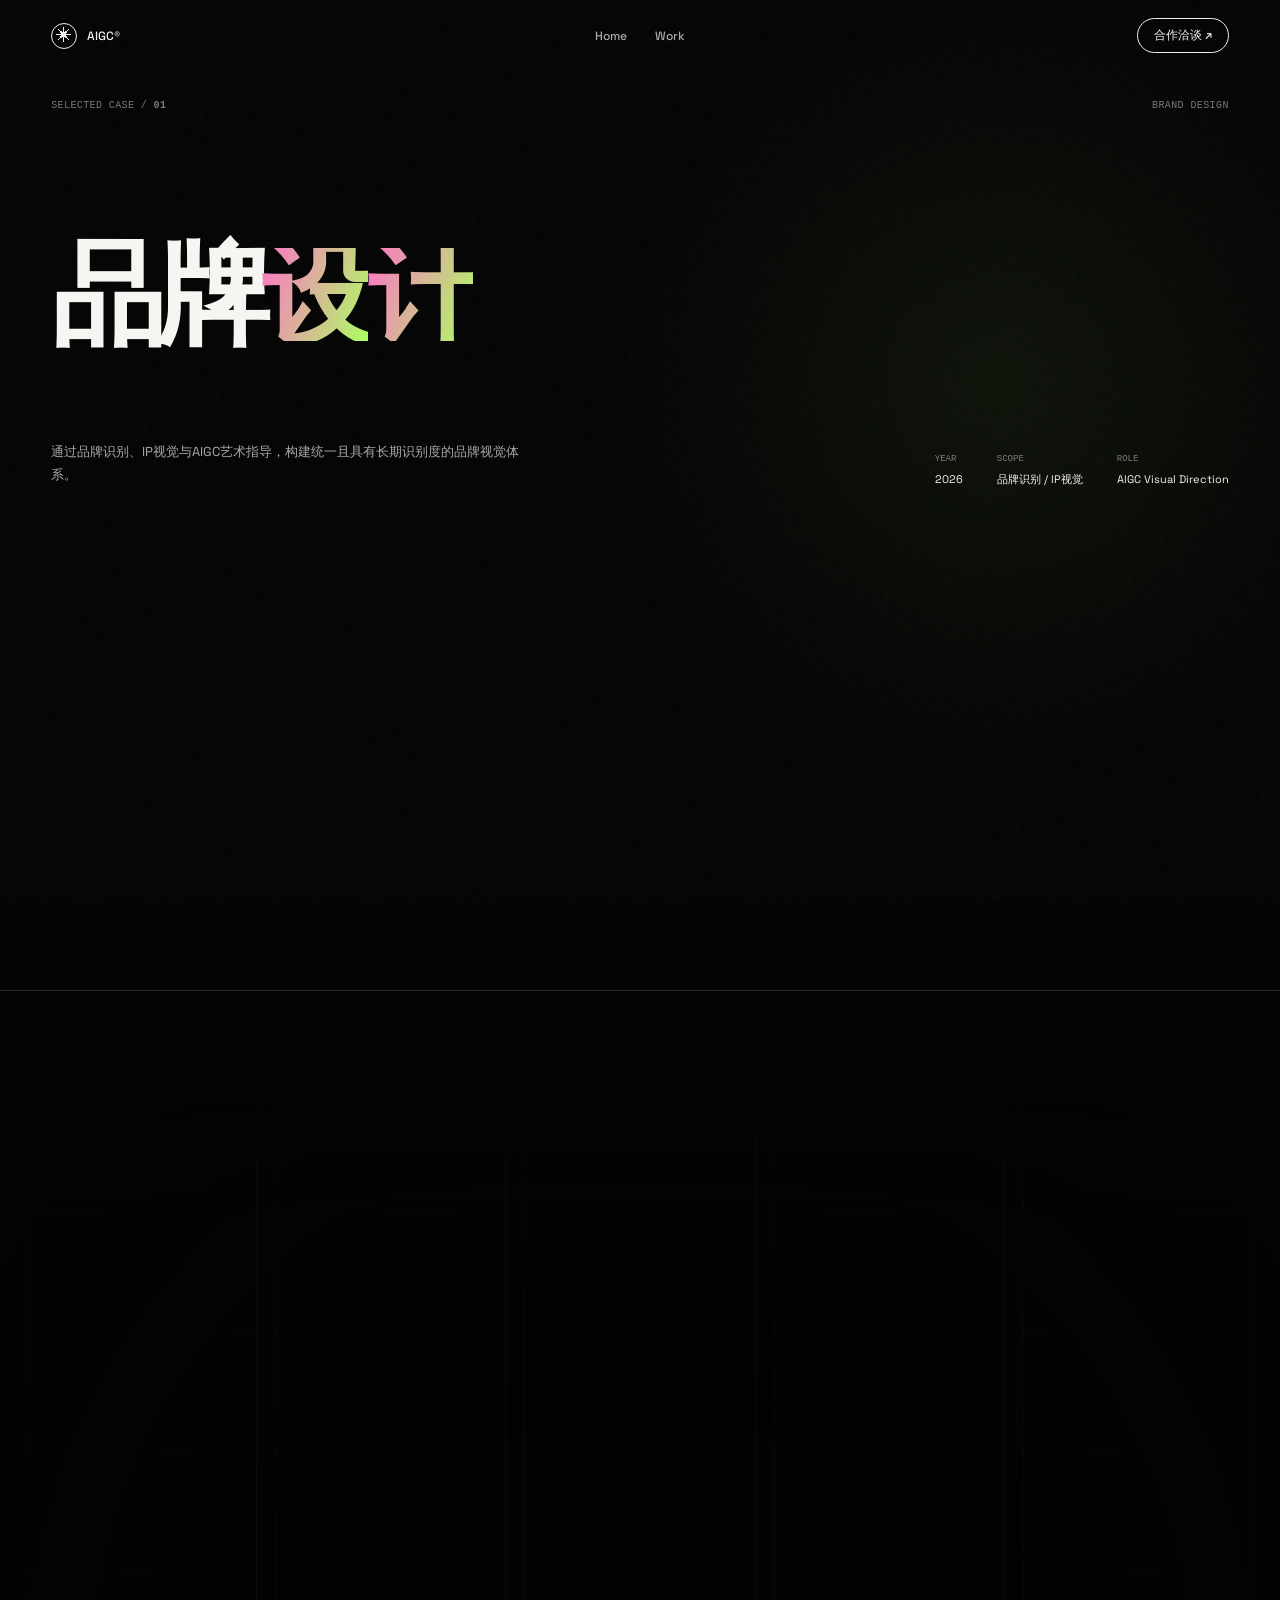
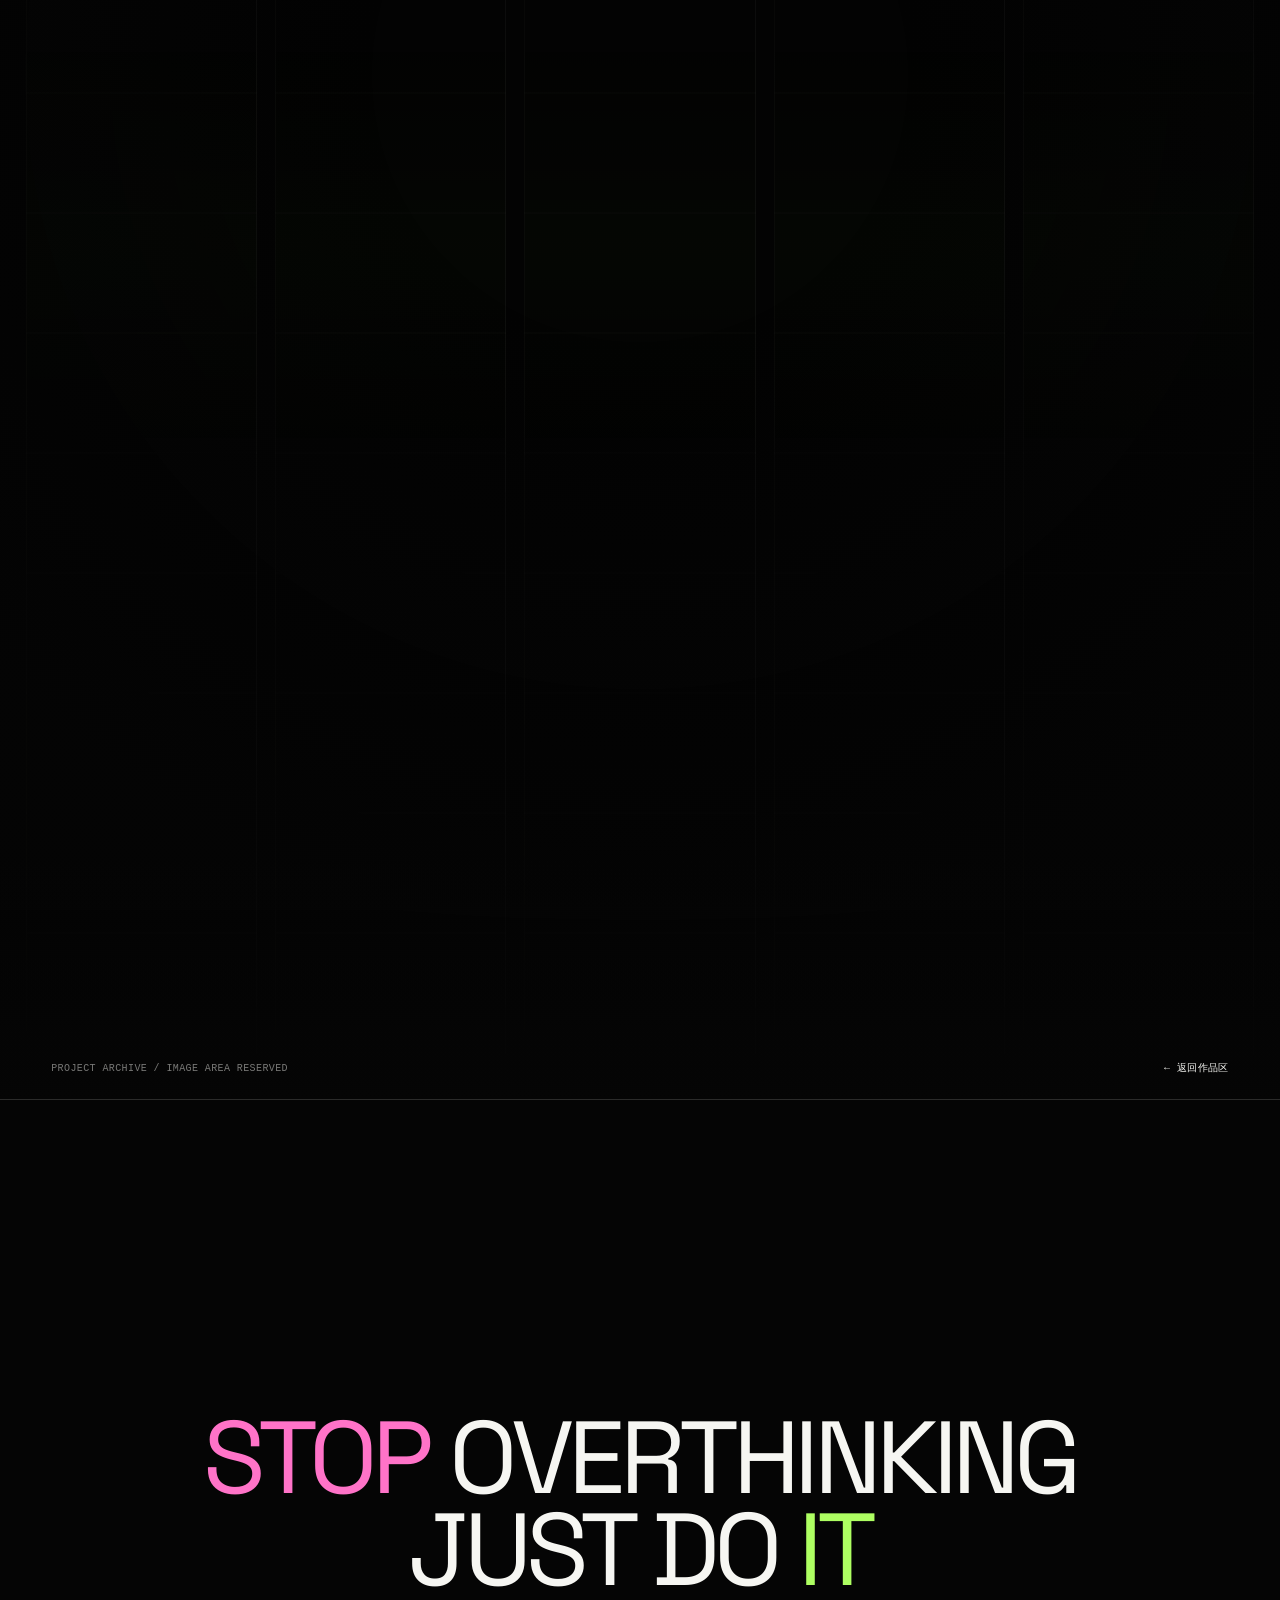
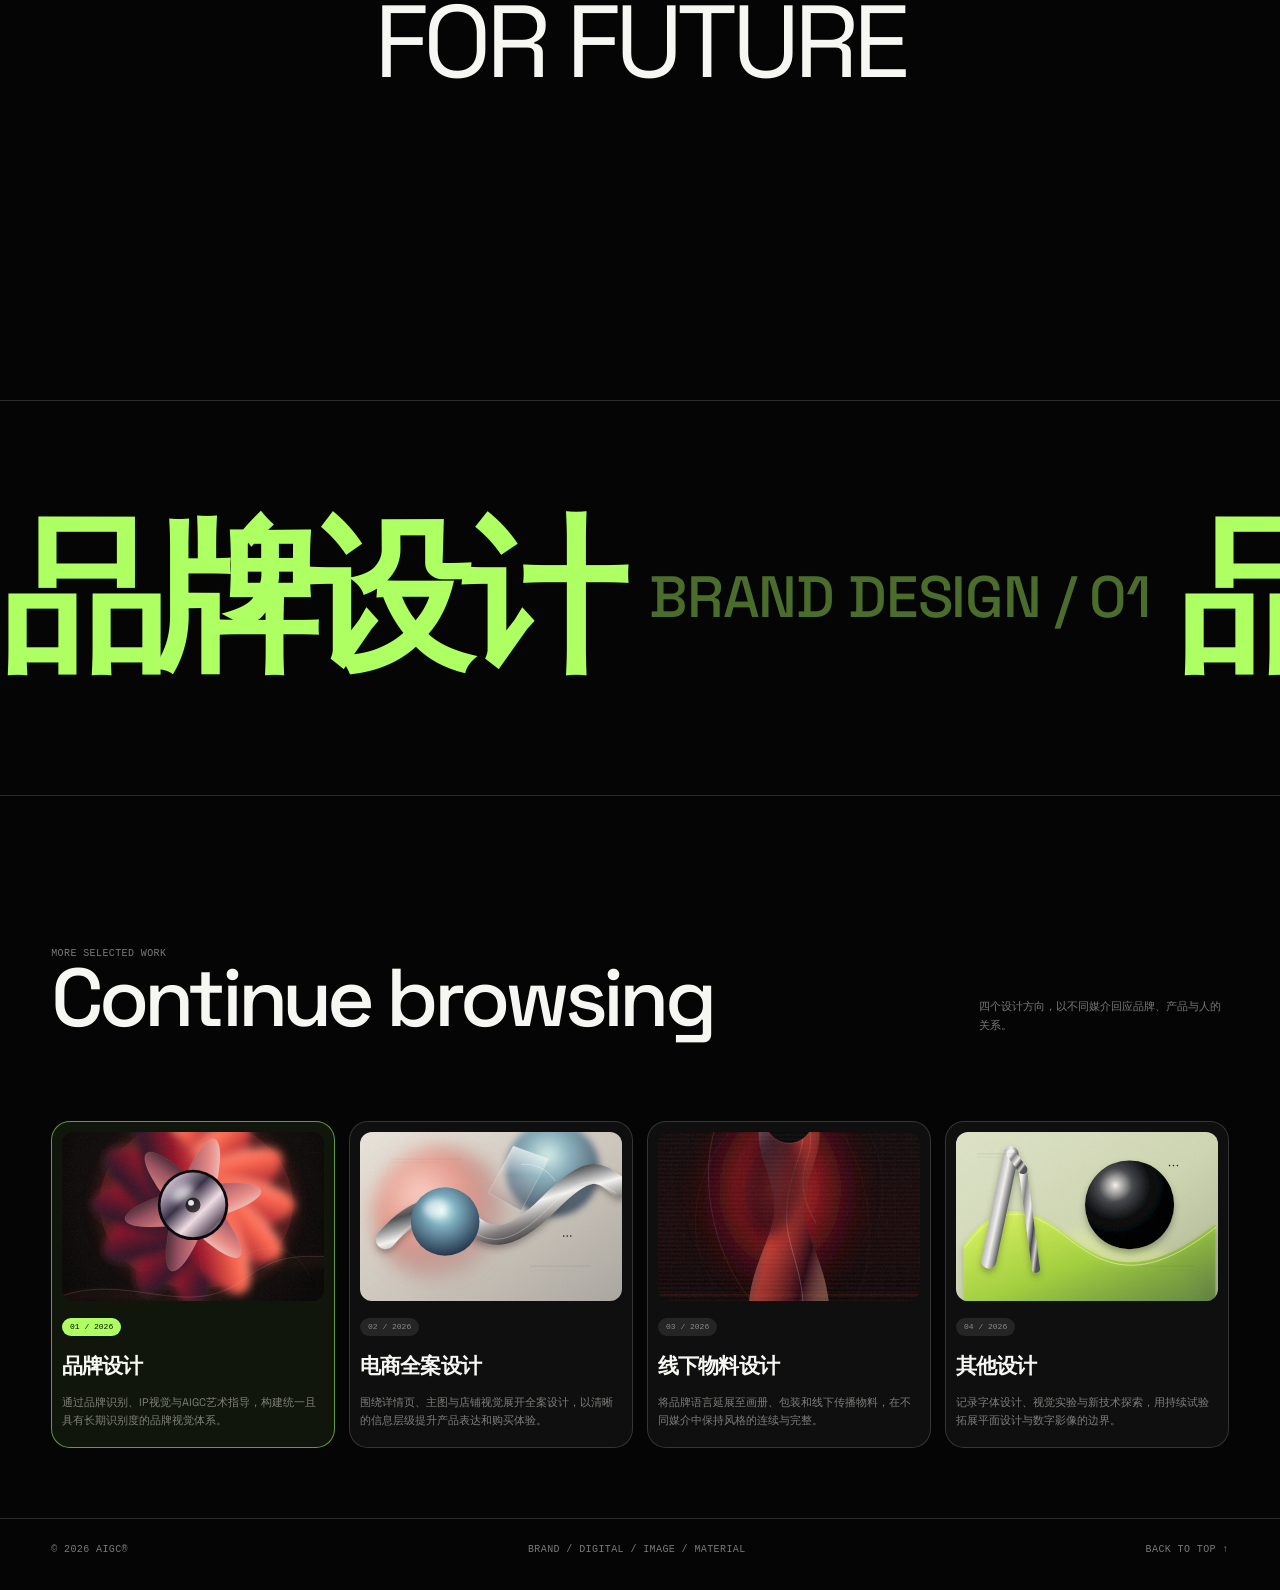
==== project-01.html @ 80c8fb96 "Add four animated case study pages" ====
<!doctype html>
<html lang="zh-CN">
  <head>
    <meta charset="UTF-8" />
    <meta name="viewport" content="width=device-width, initial-scale=1.0" />
    <meta name="description" content="AIGC 品牌设计案例：品牌识别、IP视觉与艺术指导。" />
    <title>品牌设计 | AIGC®</title>
    <link rel="stylesheet" href="./case-study.css?v=20261120" />
    <link rel="stylesheet" href="./target-cursor.css?v=20261120" />
  </head>
  <body class="case-page" data-project-id="01">
    <a class="case-skip" href="#case-main">跳到主要内容</a>
    <div class="case-grain" aria-hidden="true"></div>

    <header class="case-header">
      <a class="case-brand" href="./index.html#stage" aria-label="返回 AIGC 首页">
        <span class="case-brand__mark" aria-hidden="true"></span>
        <span>AIGC®</span>
      </a>
      <nav class="case-nav" aria-label="主导航">
        <a href="./index.html">Home</a>
        <a href="./index.html?view=works">Work</a>
      </nav>
      <a class="case-contact" href="mailto:luqiuju517@gmail.com">合作洽谈 ↗</a>
    </header>

    <main class="case-main" id="case-main">
      <section class="case-hero" aria-labelledby="case-title">
        <div class="case-hero__meta">
          <span>SELECTED CASE / <b data-case-index>01</b></span>
          <span data-case-english>BRAND DESIGN</span>
        </div>
        <h1 class="case-title" id="case-title" data-case-title>品牌设计</h1>
        <div class="case-hero__footer">
          <p class="case-deck" data-case-description>
            通过品牌识别、IP视觉与AIGC艺术指导，构建统一且具有长期识别度的品牌视觉体系。
          </p>
          <dl class="case-facts">
            <div><dt>YEAR</dt><dd data-case-year>2026</dd></div>
            <div><dt>SCOPE</dt><dd data-case-scope>品牌识别 / IP视觉</dd></div>
            <div><dt>ROLE</dt><dd>AIGC Visual Direction</dd></div>
          </dl>
        </div>
      </section>

      <section class="case-gallery" id="case-gallery" aria-label="作品图片预留区域">
        <div class="case-gallery__columns" aria-hidden="true">
          <span></span><span></span><span></span><span></span><span></span>
        </div>
        <div class="case-gallery__note">
          <span>PROJECT ARCHIVE / IMAGE AREA RESERVED</span>
          <a class="case-gallery__back" href="./index.html?view=works">← 返回作品区</a>
        </div>
      </section>

      <section class="case-statement" data-reveal aria-label="创作宣言">
        <p class="case-statement__text">
          <span class="case-statement__line"><span>STOP</span> OVERTHINKING</span>
          <span class="case-statement__line">JUST DO <span>IT</span></span>
          <span class="case-statement__line">FOR FUTURE</span>
        </p>
      </section>

      <section class="case-marquee" aria-hidden="true">
        <div class="case-marquee__track" data-case-marquee></div>
      </section>

      <section class="case-related" data-reveal aria-labelledby="related-title">
        <div class="case-section-head">
          <div>
            <span class="case-kicker">MORE SELECTED WORK</span>
            <h2 id="related-title">Continue browsing</h2>
          </div>
          <p>四个设计方向，以不同媒介回应品牌、产品与人的关系。</p>
        </div>
        <div class="case-card-list" data-case-cards></div>
      </section>
    </main>

    <footer class="case-footer">
      <span>© 2026 AIGC®</span>
      <span>BRAND / DIGITAL / IMAGE / MATERIAL</span>
      <a href="#case-main">BACK TO TOP ↑</a>
    </footer>

    <script src="./target-cursor.js?v=20261120"></script>
    <script src="./case-study.js?v=20261120"></script>
  </body>
</html>
---- case-study.css ----
@import url("https://fonts.googleapis.com/css2?family=Plus+Jakarta+Sans:wght@400;500;600;700&family=Space+Grotesk:wght@400;500;600&display=swap");

:root {
  --case-bg: #050505;
  --case-surface: #101010;
  --case-text: #f6f6f2;
  --case-muted: rgba(246, 246, 242, 0.48);
  --case-line: rgba(246, 246, 242, 0.16);
  --case-accent: #aeff62;
  --case-pink: #ff73c8;
  --case-blue: #7ad8ff;
  --case-gutter: clamp(18px, 4vw, 64px);
  --pointer-x: 0;
  --pointer-y: 0;
  --scroll-ratio: 0;
}

* {
  box-sizing: border-box;
}

html {
  background: var(--case-bg);
  scroll-behavior: smooth;
}

body {
  min-width: 320px;
  margin: 0;
  overflow-x: hidden;
  color: var(--case-text);
  background:
    radial-gradient(circle at 78% 8%, rgba(174, 255, 98, 0.06), transparent 24rem),
    var(--case-bg);
  font-family: "Space Grotesk", "Plus Jakarta Sans", "Helvetica Neue", Arial, "PingFang SC",
    "Microsoft YaHei", sans-serif;
  -webkit-font-smoothing: antialiased;
}

button,
a {
  color: inherit;
  font: inherit;
  text-decoration: none;
}

button {
  padding: 0;
  border: 0;
  background: none;
}

a {
  -webkit-tap-highlight-color: transparent;
}

img {
  display: block;
  max-width: 100%;
}

.case-page {
  opacity: 0;
  transition:
    opacity 0.6s cubic-bezier(0.2, 0.7, 0.2, 1),
    transform 0.6s cubic-bezier(0.2, 0.7, 0.2, 1);
}

.case-page.is-ready {
  opacity: 1;
}

.case-page.is-leaving {
  opacity: 0;
  transform: scale(0.995);
}

.case-grain {
  position: fixed;
  inset: 0;
  z-index: 20;
  background-image: url("data:image/svg+xml,%3Csvg viewBox='0 0 180 180' xmlns='http://www.w3.org/2000/svg'%3E%3Cfilter id='n'%3E%3CfeTurbulence type='fractalNoise' baseFrequency='.9' numOctaves='3' stitchTiles='stitch'/%3E%3C/filter%3E%3Crect width='100%25' height='100%25' filter='url(%23n)' opacity='.09'/%3E%3C/svg%3E");
  opacity: 0.23;
  pointer-events: none;
}

.case-header {
  position: fixed;
  top: 0;
  right: 0;
  left: 0;
  z-index: 30;
  display: grid;
  grid-template-columns: 1fr auto 1fr;
  align-items: center;
  padding: 18px var(--case-gutter);
  mix-blend-mode: difference;
}

.case-brand,
.case-contact,
.case-nav a {
  font-size: 12px;
  font-weight: 500;
}

.case-brand {
  display: inline-flex;
  align-items: center;
  gap: 10px;
  justify-self: start;
}

.case-brand__mark {
  position: relative;
  display: grid;
  width: 26px;
  height: 26px;
  place-items: center;
  border: 1px solid currentColor;
  border-radius: 50%;
}

.case-brand__mark::before {
  content: "✳";
  font-size: 16px;
  line-height: 1;
}

.case-nav {
  display: flex;
  gap: 28px;
  justify-self: center;
}

.case-nav a {
  color: rgba(246, 246, 242, 0.7);
  transition: color 0.25s;
}

.case-nav a:hover,
.case-nav a:focus-visible {
  color: var(--case-text);
}

.case-contact {
  justify-self: end;
  padding: 8px 16px;
  border: 1px solid currentColor;
  border-radius: 999px;
}

.case-main {
  position: relative;
  z-index: 1;
}

.case-hero {
  min-height: 100svh;
  padding: clamp(96px, 11vh, 140px) var(--case-gutter) 42px;
}

.case-hero__meta,
.case-hero__footer,
.case-section-head,
.case-gallery__note {
  display: flex;
  align-items: center;
  justify-content: space-between;
  gap: 20px;
}

.case-hero__meta,
.case-kicker,
.case-gallery__note,
.case-footer {
  color: var(--case-muted);
  font: 10px/1.35 "SFMono-Regular", "Cascadia Code", monospace;
  letter-spacing: 0.04em;
  text-transform: uppercase;
}

.case-title {
  margin: clamp(88px, 15vh, 155px) 0 clamp(64px, 11vh, 120px);
  font-size: clamp(58px, 8.9vw, 142px);
  font-weight: 600;
  letter-spacing: -0.075em;
  line-height: 0.82;
  white-space: nowrap;
}

.case-title__char {
  display: inline-block;
  opacity: 0;
  transform: translateY(110%) rotate(7deg);
  transition:
    opacity 0.7s ease,
    transform 0.9s cubic-bezier(0.16, 1, 0.3, 1);
  transition-delay: calc(var(--char-index) * 65ms + 120ms);
}

.case-title + .case-title__accent {
  color: var(--case-accent);
}

.case-page.is-ready .case-title__char {
  opacity: 1;
  transform: translateY(0) rotate(0);
}

.case-title__char:nth-last-child(-n + 2) {
  background: linear-gradient(110deg, var(--case-pink), var(--case-accent));
  -webkit-background-clip: text;
  background-clip: text;
  color: transparent;
}

.case-hero__footer {
  align-items: flex-end;
}

.case-deck {
  width: min(480px, 44vw);
  margin: 0;
  color: rgba(246, 246, 242, 0.68);
  font-size: clamp(13px, 1vw, 16px);
  line-height: 1.8;
}

.case-facts {
  display: grid;
  grid-template-columns: repeat(3, auto);
  gap: 34px;
  margin: 0;
}

.case-facts div {
  display: grid;
  gap: 8px;
}

.case-facts dt {
  color: var(--case-muted);
  font: 9px/1 monospace;
}

.case-facts dd {
  margin: 0;
  font-size: 11px;
}

.case-gallery {
  position: relative;
  height: clamp(1420px, 190vh, 2000px);
  margin-top: clamp(80px, 10vh, 140px);
  overflow: hidden;
  border-top: 1px solid var(--case-line);
  border-bottom: 1px solid var(--case-line);
  background: #030303;
}

.case-gallery__columns {
  position: absolute;
  inset: -8% -2%;
  display: grid;
  grid-template-columns: repeat(5, minmax(0, 1fr));
  gap: clamp(12px, 1.4vw, 24px);
  padding: 0 var(--case-gutter);
  opacity: 0.58;
  transform: translate3d(0, calc(var(--scroll-ratio) * -34px), 0);
}

.case-gallery__columns span {
  border-right: 1px solid rgba(246, 246, 242, 0.075);
  border-left: 1px solid rgba(246, 246, 242, 0.045);
  background:
    linear-gradient(180deg, transparent 0 38%, rgba(174, 255, 98, 0.03) 50%, transparent 62%),
    repeating-linear-gradient(
      180deg,
      transparent 0 118px,
      rgba(246, 246, 242, 0.035) 119px,
      transparent 120px
    );
}

.case-gallery__columns span:nth-child(2n) {
  transform: translateY(calc(var(--scroll-ratio) * 50px));
}

.case-gallery__columns span:nth-child(3n) {
  transform: translateY(calc(var(--scroll-ratio) * -72px));
}

.case-gallery::after {
  position: absolute;
  inset: 0;
  background:
    radial-gradient(circle at 50% 40%, transparent 0 22%, rgba(5, 5, 5, 0.58) 72%),
    linear-gradient(180deg, #050505 0, transparent 13%, transparent 86%, #050505 100%);
  content: "";
  pointer-events: none;
}

.case-gallery__note {
  position: absolute;
  right: var(--case-gutter);
  bottom: 24px;
  left: var(--case-gutter);
  z-index: 2;
}

.case-gallery__back {
  color: var(--case-text);
}

.case-statement {
  display: grid;
  min-height: 100svh;
  place-items: center;
  padding: 120px var(--case-gutter);
  text-align: center;
}

.case-statement__text {
  margin: 0;
  font-size: clamp(52px, 8vw, 128px);
  font-weight: 400;
  letter-spacing: -0.055em;
  line-height: 0.9;
}

.case-statement__line {
  display: block;
  opacity: 0;
  transform: translateY(45px) skewY(3deg);
  transition:
    opacity 0.8s ease,
    transform 1s cubic-bezier(0.16, 1, 0.3, 1);
}

.case-statement.is-visible .case-statement__line {
  opacity: 1;
  transform: translateY(0) skewY(0);
}

.case-statement.is-visible .case-statement__line:nth-child(2) {
  transition-delay: 0.12s;
}

.case-statement.is-visible .case-statement__line:nth-child(3) {
  transition-delay: 0.24s;
}

.case-statement__line:nth-child(1) span:first-child {
  color: var(--case-pink);
}

.case-statement__line:nth-child(2) span:last-child {
  color: var(--case-accent);
}

.case-marquee {
  display: flex;
  height: clamp(300px, 44vh, 520px);
  align-items: center;
  overflow: hidden;
  border-top: 1px solid var(--case-line);
  border-bottom: 1px solid var(--case-line);
}

.case-marquee__track {
  display: flex;
  width: max-content;
  animation: case-marquee 28s linear infinite;
  will-change: transform;
}

.case-marquee__group {
  display: flex;
  align-items: center;
  gap: 0.16em;
  padding-right: 0.16em;
  color: var(--case-accent);
  font-size: clamp(86px, 13vw, 210px);
  font-weight: 600;
  letter-spacing: -0.075em;
  line-height: 0.8;
  white-space: nowrap;
}

.case-marquee__group small {
  margin-left: 0.14em;
  color: rgba(174, 255, 98, 0.42);
  font-size: 0.35em;
  font-weight: 500;
  letter-spacing: -0.02em;
}

@keyframes case-marquee {
  to {
    transform: translate3d(-50%, 0, 0);
  }
}

.case-related {
  padding: clamp(110px, 16vh, 190px) var(--case-gutter) 70px;
}

.case-section-head {
  align-items: flex-end;
  margin-bottom: clamp(46px, 7vw, 86px);
}

.case-section-head h2 {
  margin: 0;
  font-size: clamp(44px, 6.4vw, 98px);
  font-weight: 500;
  letter-spacing: -0.06em;
  line-height: 0.9;
}

.case-section-head p {
  max-width: 250px;
  margin: 0;
  color: var(--case-muted);
  font-size: 11px;
  line-height: 1.7;
}

.case-card-list {
  display: grid;
  grid-template-columns: repeat(4, minmax(0, 1fr));
  gap: 14px;
}

.case-card {
  display: flex;
  min-width: 0;
  flex-direction: column;
  padding: 10px 10px 18px;
  border: 1px solid var(--case-line);
  border-radius: 19px;
  background: rgba(19, 19, 19, 0.74);
  transform: perspective(900px) rotateX(var(--tilt-x, 0deg)) rotateY(var(--tilt-y, 0deg));
  transition:
    border-color 0.35s,
    background 0.35s,
    transform 0.35s cubic-bezier(0.2, 0.7, 0.2, 1);
}

.case-card:hover,
.case-card:focus-visible {
  border-color: rgba(174, 255, 98, 0.62);
  background: rgba(26, 32, 20, 0.9);
  transform: perspective(900px) translateY(-7px) rotateX(var(--tilt-x, 0deg))
    rotateY(var(--tilt-y, 0deg));
}

.case-card.is-current {
  border-color: rgba(174, 255, 98, 0.56);
  background: rgba(174, 255, 98, 0.07);
}

.case-card__media {
  position: relative;
  aspect-ratio: 1.55;
  overflow: hidden;
  border-radius: 12px;
  background: #0b0b0b;
}

.case-card__media img {
  width: 100%;
  height: 100%;
  object-fit: cover;
  transition: transform 0.7s cubic-bezier(0.16, 1, 0.3, 1);
}

.case-card:hover .case-card__media img,
.case-card:focus-visible .case-card__media img {
  transform: scale(1.045);
}

.case-card__tag {
  display: inline-flex;
  width: fit-content;
  padding: 5px 8px;
  margin: 17px 0 16px;
  border-radius: 999px;
  color: var(--case-muted);
  background: #252525;
  font: 8px/1 monospace;
}

.case-card.is-current .case-card__tag {
  color: #071000;
  background: var(--case-accent);
}

.case-card h3 {
  margin: 0;
  font-size: clamp(20px, 1.65vw, 27px);
  font-weight: 600;
  letter-spacing: -0.04em;
}

.case-card p {
  display: -webkit-box;
  margin: 13px 0 0;
  overflow: hidden;
  color: var(--case-muted);
  font-size: 11px;
  line-height: 1.65;
  -webkit-box-orient: vertical;
  -webkit-line-clamp: 3;
}

.case-footer {
  display: flex;
  justify-content: space-between;
  padding: 24px var(--case-gutter) 34px;
  border-top: 1px solid var(--case-line);
}

[data-reveal] {
  opacity: 0;
  transform: translateY(44px);
  transition:
    opacity 0.8s ease,
    transform 1s cubic-bezier(0.16, 1, 0.3, 1);
}

[data-reveal].is-visible {
  opacity: 1;
  transform: translateY(0);
}

.case-skip {
  position: fixed;
  top: 10px;
  left: 50%;
  z-index: 100;
  padding: 10px 14px;
  color: #050505;
  background: var(--case-accent);
  transform: translate(-50%, -160%);
  transition: transform 0.2s;
}

.case-skip:focus {
  transform: translate(-50%, 0);
}

@media (max-width: 900px) {
  .case-header {
    grid-template-columns: 1fr auto;
  }

  .case-nav {
    display: none;
  }

  .case-title {
    margin: 112px 0 72px;
    font-size: clamp(46px, 12.4vw, 82px);
    white-space: normal;
  }

  .case-hero__footer,
  .case-section-head {
    align-items: flex-start;
    flex-direction: column;
  }

  .case-deck {
    width: 100%;
  }

  .case-facts {
    width: 100%;
    grid-template-columns: repeat(3, 1fr);
    gap: 16px;
    padding-top: 24px;
    border-top: 1px solid var(--case-line);
  }

  .case-gallery {
    height: 160svh;
    min-height: 1050px;
  }

  .case-gallery__columns {
    grid-template-columns: repeat(3, minmax(0, 1fr));
  }

  .case-gallery__columns span:nth-child(n + 4) {
    display: none;
  }

  .case-statement {
    min-height: 88svh;
  }

  .case-statement__text {
    font-size: clamp(43px, 12vw, 78px);
  }

  .case-card-list {
    grid-template-columns: repeat(2, minmax(0, 1fr));
  }
}

@media (max-width: 520px) {
  .case-header {
    padding: 15px var(--case-gutter);
  }

  .case-brand__mark {
    width: 23px;
    height: 23px;
  }

  .case-contact {
    padding: 7px 11px;
    font-size: 10px;
  }

  .case-hero {
    padding-top: 104px;
  }

  .case-title {
    margin-top: 95px;
    font-size: clamp(44px, 14vw, 65px);
  }

  .case-gallery {
    height: 150svh;
    min-height: 980px;
    margin-top: 60px;
  }

  .case-gallery__note {
    align-items: flex-start;
    flex-direction: column;
  }

  .case-statement {
    padding: 100px 18px;
  }

  .case-statement__text {
    font-size: clamp(40px, 12.5vw, 62px);
  }

  .case-marquee {
    height: 260px;
  }

  .case-related {
    padding-top: 100px;
  }

  .case-card-list {
    gap: 10px;
  }

  .case-card {
    padding: 7px 7px 14px;
    border-radius: 14px;
  }

  .case-card h3 {
    font-size: 18px;
  }

  .case-card p {
    font-size: 10px;
    -webkit-line-clamp: 4;
  }

  .case-footer {
    gap: 10px;
    flex-wrap: wrap;
  }
}

@media (prefers-reduced-motion: reduce) {
  html {
    scroll-behavior: auto;
  }

  *,
  *::before,
  *::after {
    animation-duration: 0.01ms !important;
    animation-iteration-count: 1 !important;
    transition-duration: 0.01ms !important;
  }

  .case-page,
  .case-title__char,
  .case-statement__line,
  [data-reveal] {
    opacity: 1;
    transform: none;
  }
}
---- target-cursor.css ----
.target-cursor {
  position: fixed;
  inset: 0;
  z-index: 2147483647;
  pointer-events: none;
}

.target-cursor__corner {
  position: absolute;
  top: 0;
  left: 0;
  box-sizing: border-box;
  border-style: solid;
  border-color: var(--target-cursor-color, #ffffff);
  transform-origin: 0 0;
  will-change: transform;
}

.target-cursor__dot {
  position: absolute;
  top: 0;
  left: 0;
  border-radius: 50%;
  background: var(--target-cursor-color, #ffffff);
  will-change: transform;
}

.target-cursor__label {
  position: absolute;
  top: 0;
  left: 0;
  color: var(--target-cursor-color, #ffffff);
  font-size: 12px;
  font-weight: 500;
  line-height: 1;
  white-space: nowrap;
  opacity: 0;
  will-change: transform, opacity;
}
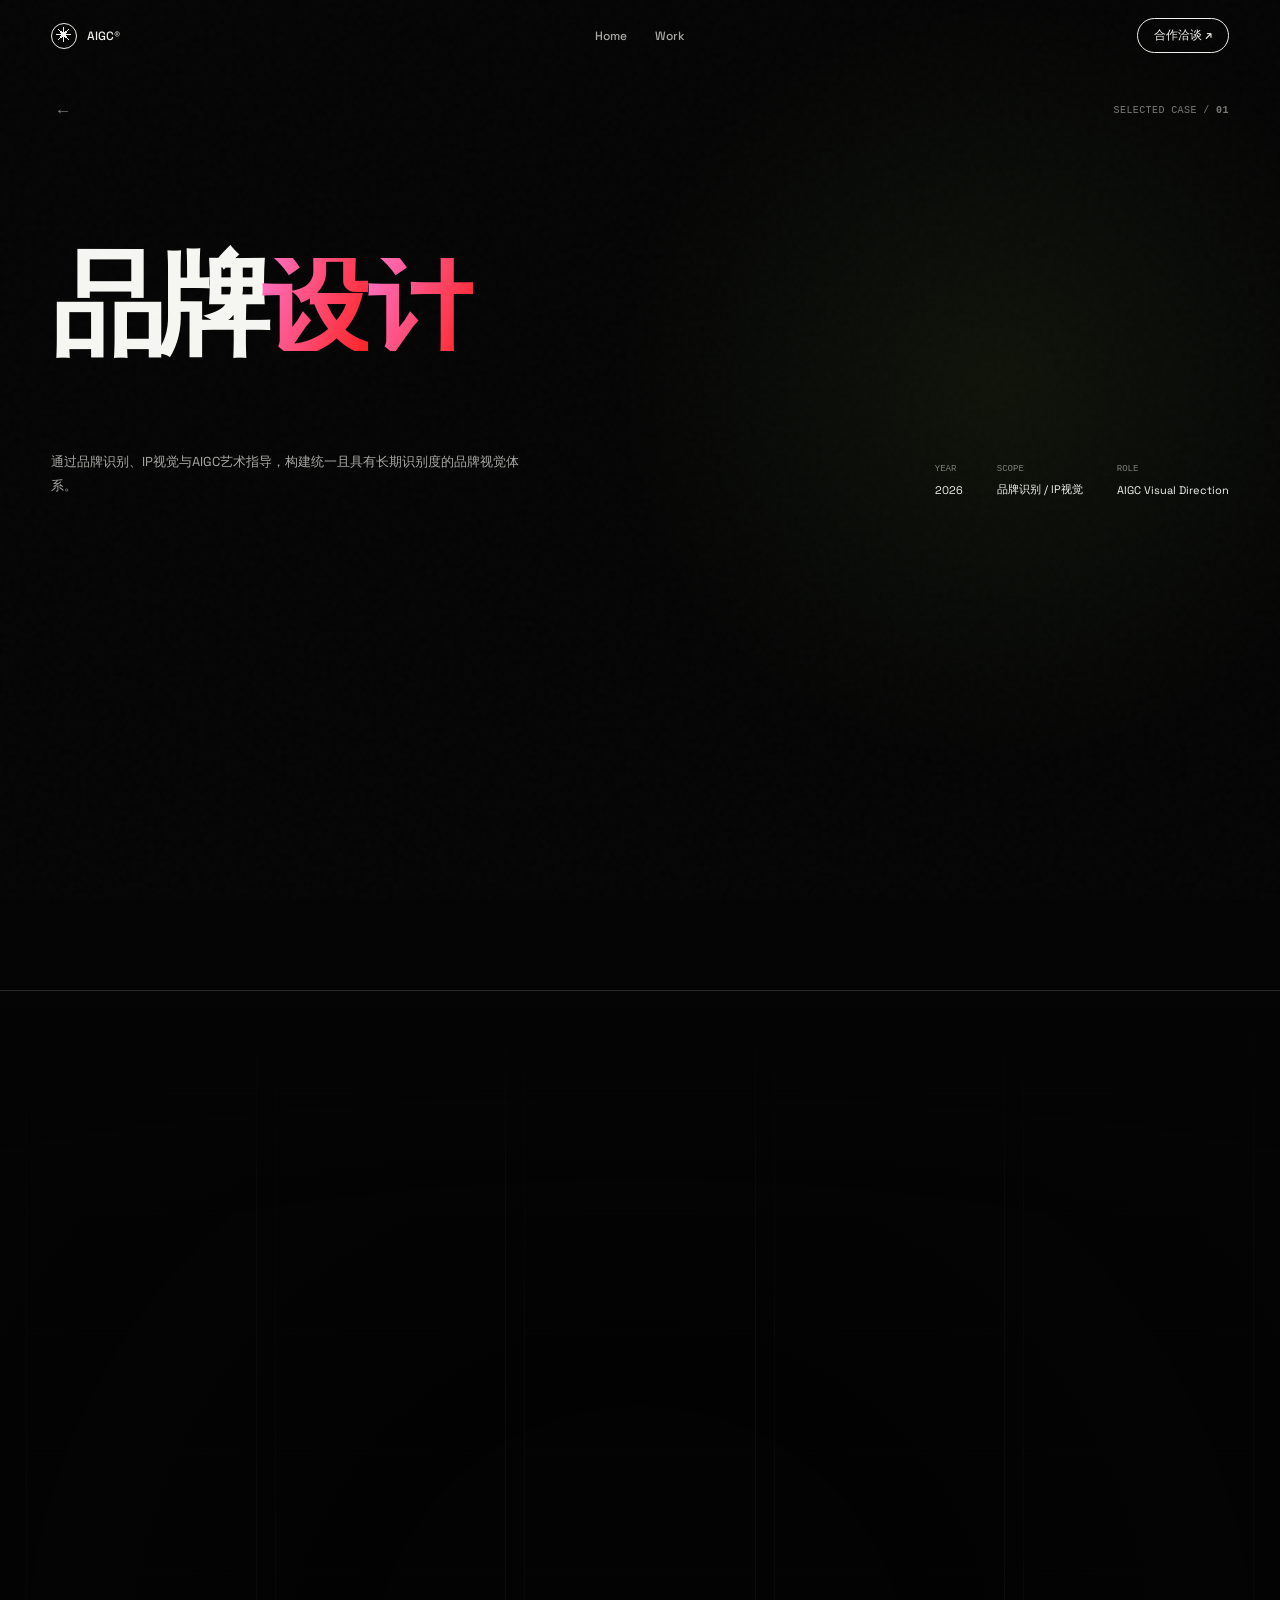
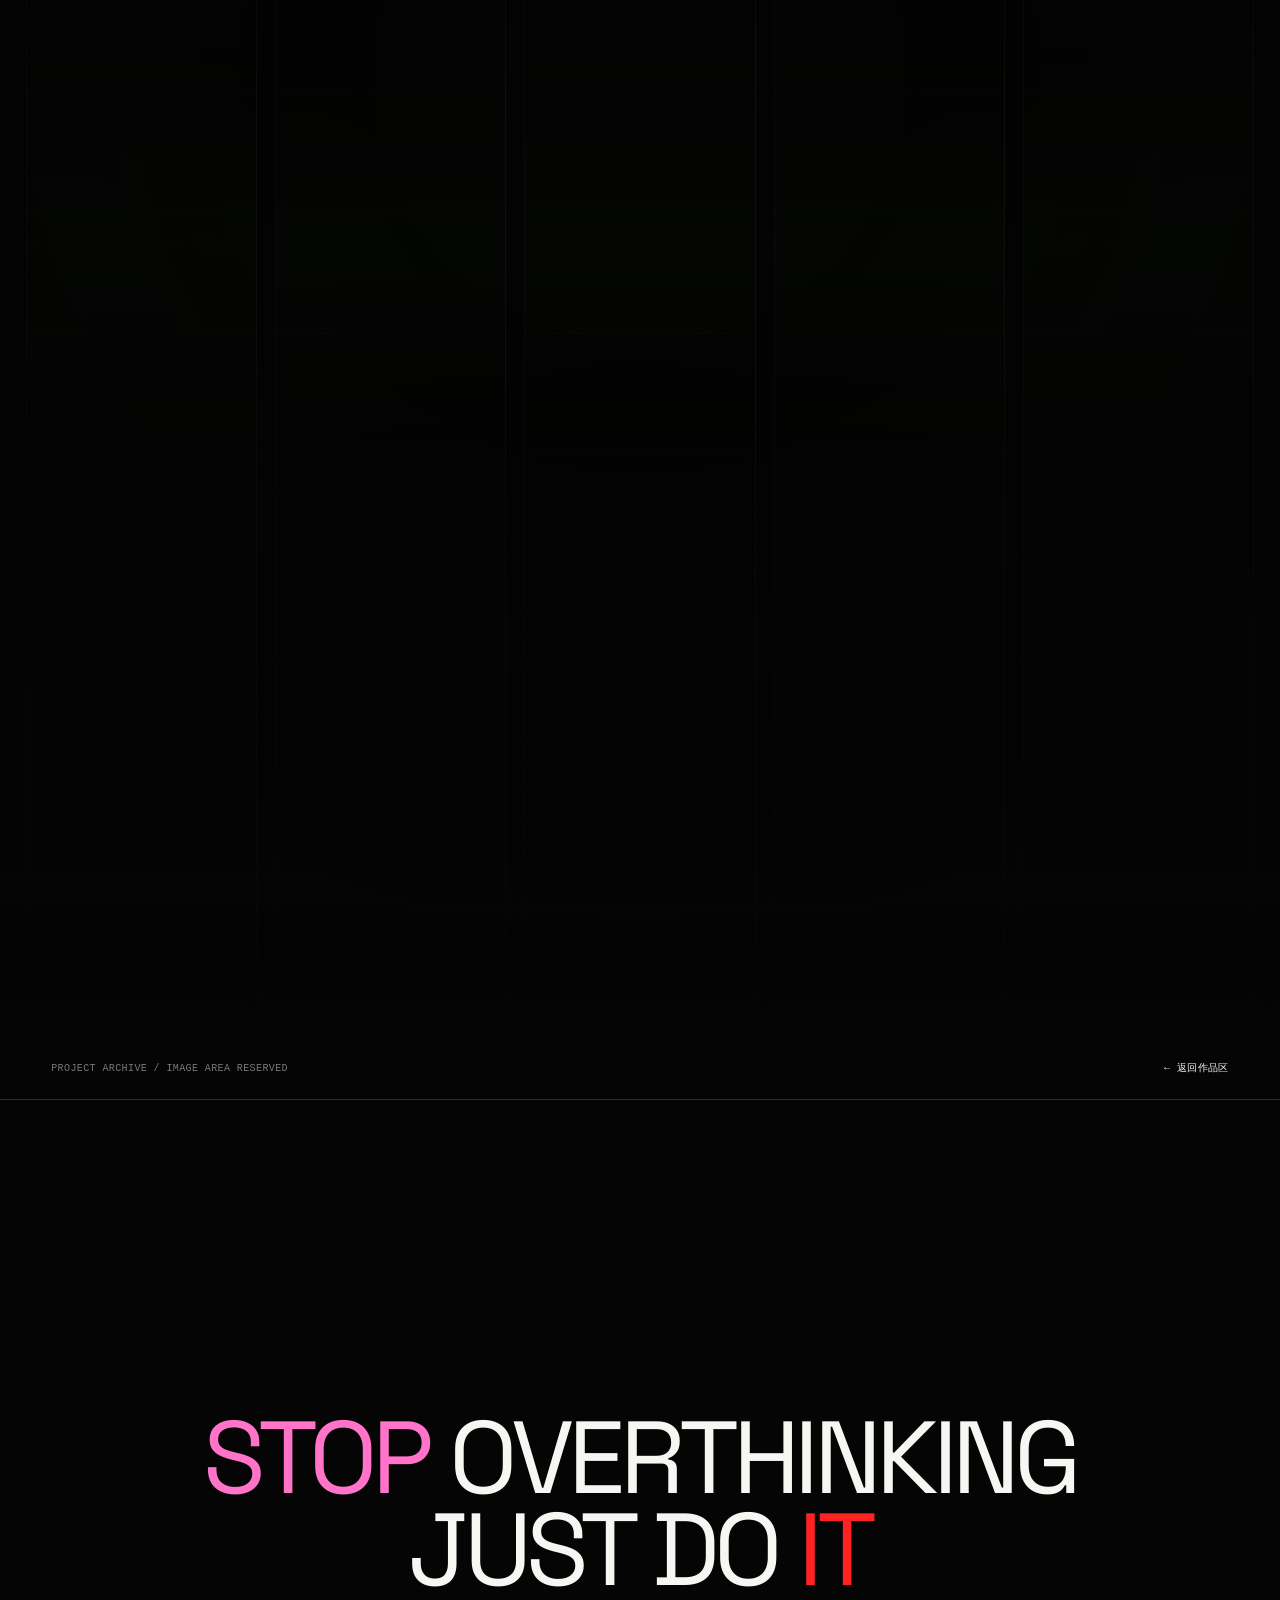
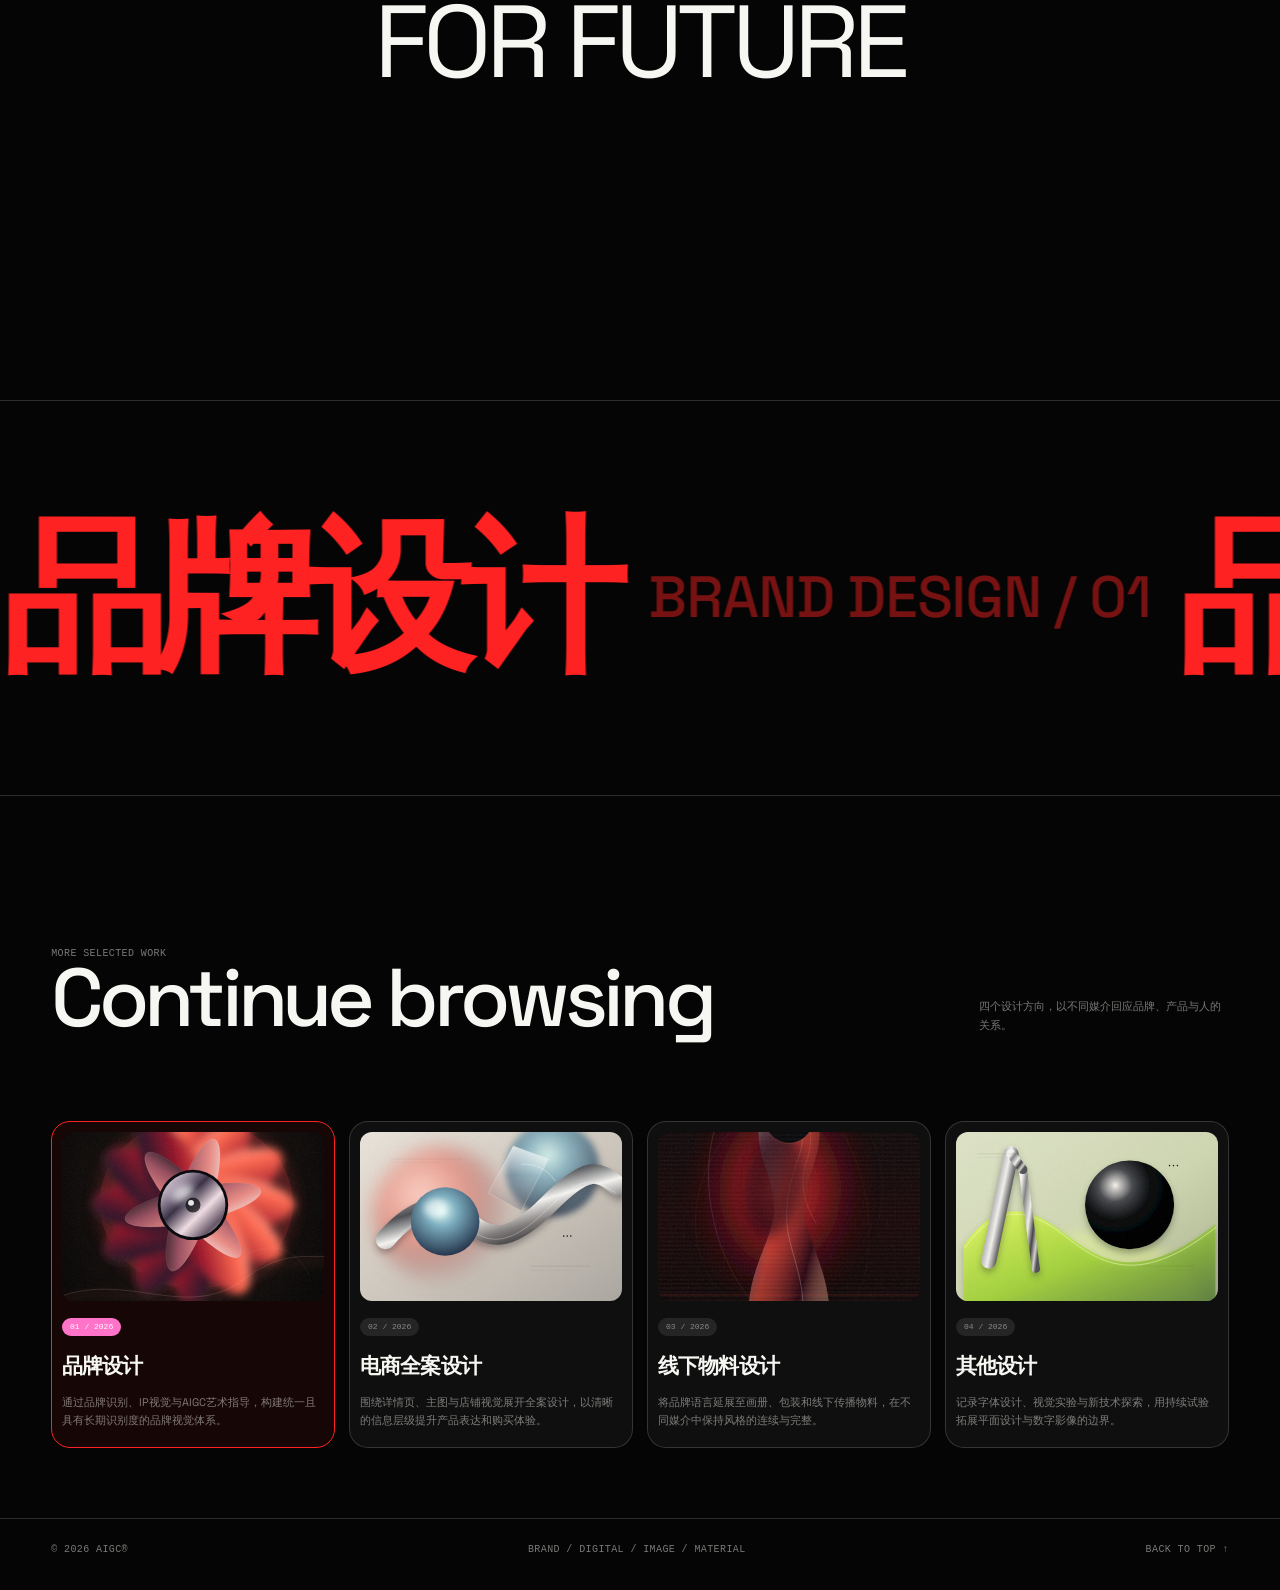
==== commit f5b23747: "Sync case study page comment updates" ====
--- a/project-01.html
+++ b/project-01.html
@@ -5,7 +5,7 @@
     <meta name="viewport" content="width=device-width, initial-scale=1.0" />
     <meta name="description" content="AIGC 品牌设计案例：品牌识别、IP视觉与艺术指导。" />
     <title>品牌设计 | AIGC®</title>
-    <link rel="stylesheet" href="./case-study.css?v=20261120" />
+    <link rel="stylesheet" href="./case-study.css?v=20261121-case-comments" />
     <link rel="stylesheet" href="./target-cursor.css?v=20261120" />
   </head>
   <body class="case-page" data-project-id="01">
@@ -21,14 +21,14 @@
         <a href="./index.html">Home</a>
         <a href="./index.html?view=works">Work</a>
       </nav>
-      <a class="case-contact" href="mailto:luqiuju517@gmail.com">合作洽谈 ↗</a>
+      <a class="case-contact" href="./index.html?view=contact">合作洽谈 ↗</a>
     </header>
 
     <main class="case-main" id="case-main">
       <section class="case-hero" aria-labelledby="case-title">
         <div class="case-hero__meta">
+          <a class="case-hero__back" href="./index.html?view=works" aria-label="返回作品区">←</a>
           <span>SELECTED CASE / <b data-case-index>01</b></span>
-          <span data-case-english>BRAND DESIGN</span>
         </div>
         <h1 class="case-title" id="case-title" data-case-title>品牌设计</h1>
         <div class="case-hero__footer">
@@ -84,6 +84,6 @@
     </footer>
 
     <script src="./target-cursor.js?v=20261120"></script>
-    <script src="./case-study.js?v=20261120"></script>
+    <script src="./case-study.js?v=20261121-case-comments"></script>
   </body>
 </html>
--- a/case-study.css
+++ b/case-study.css
@@ -7,6 +7,7 @@
   --case-muted: rgba(246, 246, 242, 0.48);
   --case-line: rgba(246, 246, 242, 0.16);
   --case-accent: #aeff62;
+  --case-red: #ff2222;
   --case-pink: #ff73c8;
   --case-blue: #7ad8ff;
   --case-gutter: clamp(18px, 4vw, 64px);
@@ -180,7 +181,24 @@
   text-transform: uppercase;
 }
 
+.case-hero__back {
+  display: inline-grid;
+  width: 24px;
+  height: 24px;
+  place-items: center;
+  color: var(--case-muted);
+  font-size: 17px;
+  line-height: 1;
+  transition: color 0.25s;
+}
+
+.case-hero__back:hover,
+.case-hero__back:focus-visible {
+  color: var(--case-text);
+}
+
 .case-title {
+  position: relative;
   margin: clamp(88px, 15vh, 155px) 0 clamp(64px, 11vh, 120px);
   font-size: clamp(58px, 8.9vw, 142px);
   font-weight: 600;
@@ -209,10 +227,55 @@
 }
 
 .case-title__char:nth-last-child(-n + 2) {
-  background: linear-gradient(110deg, var(--case-pink), var(--case-accent));
+  background: linear-gradient(110deg, var(--case-pink), var(--case-red));
   -webkit-background-clip: text;
   background-clip: text;
   color: transparent;
+}
+
+.case-title::after {
+  position: absolute;
+  inset: 0;
+  color: transparent;
+  background: linear-gradient(
+      110deg,
+      transparent 34%,
+      rgba(115, 142, 166, 0.45) 41%,
+      rgba(255, 255, 255, 0.96) 48%,
+      rgba(215, 234, 248, 0.66) 51%,
+      rgba(92, 106, 120, 0.5) 54%,
+      transparent 63%
+    )
+    150% 0 / 250% 100% no-repeat;
+  -webkit-background-clip: text;
+  background-clip: text;
+  content: attr(data-title);
+  opacity: 0;
+  pointer-events: none;
+}
+
+.case-title.is-sheen::after {
+  animation: case-title-sheen 0.6s linear;
+}
+
+@keyframes case-title-sheen {
+  0% {
+    background-position: 150% 0;
+    opacity: 0;
+  }
+
+  18% {
+    opacity: 1;
+  }
+
+  84% {
+    opacity: 1;
+  }
+
+  100% {
+    background-position: -50% 0;
+    opacity: 0;
+  }
 }
 
 .case-hero__footer {
@@ -356,7 +419,7 @@
 }
 
 .case-statement__line:nth-child(2) span:last-child {
-  color: var(--case-accent);
+  color: var(--case-red);
 }
 
 .case-marquee {
@@ -380,7 +443,7 @@
   align-items: center;
   gap: 0.16em;
   padding-right: 0.16em;
-  color: var(--case-accent);
+  color: var(--case-red);
   font-size: clamp(86px, 13vw, 210px);
   font-weight: 600;
   letter-spacing: -0.075em;
@@ -390,7 +453,7 @@
 
 .case-marquee__group small {
   margin-left: 0.14em;
-  color: rgba(174, 255, 98, 0.42);
+  color: rgba(255, 34, 34, 0.46);
   font-size: 0.35em;
   font-weight: 500;
   letter-spacing: -0.02em;
@@ -457,8 +520,8 @@
 }
 
 .case-card.is-current {
-  border-color: rgba(174, 255, 98, 0.56);
-  background: rgba(174, 255, 98, 0.07);
+  border-color: var(--case-red);
+  background: rgba(255, 34, 34, 0.07);
 }
 
 .case-card__media {
@@ -493,8 +556,8 @@
 }
 
 .case-card.is-current .case-card__tag {
-  color: #071000;
-  background: var(--case-accent);
+  color: #fff;
+  background: var(--case-pink);
 }
 
 .case-card h3 {
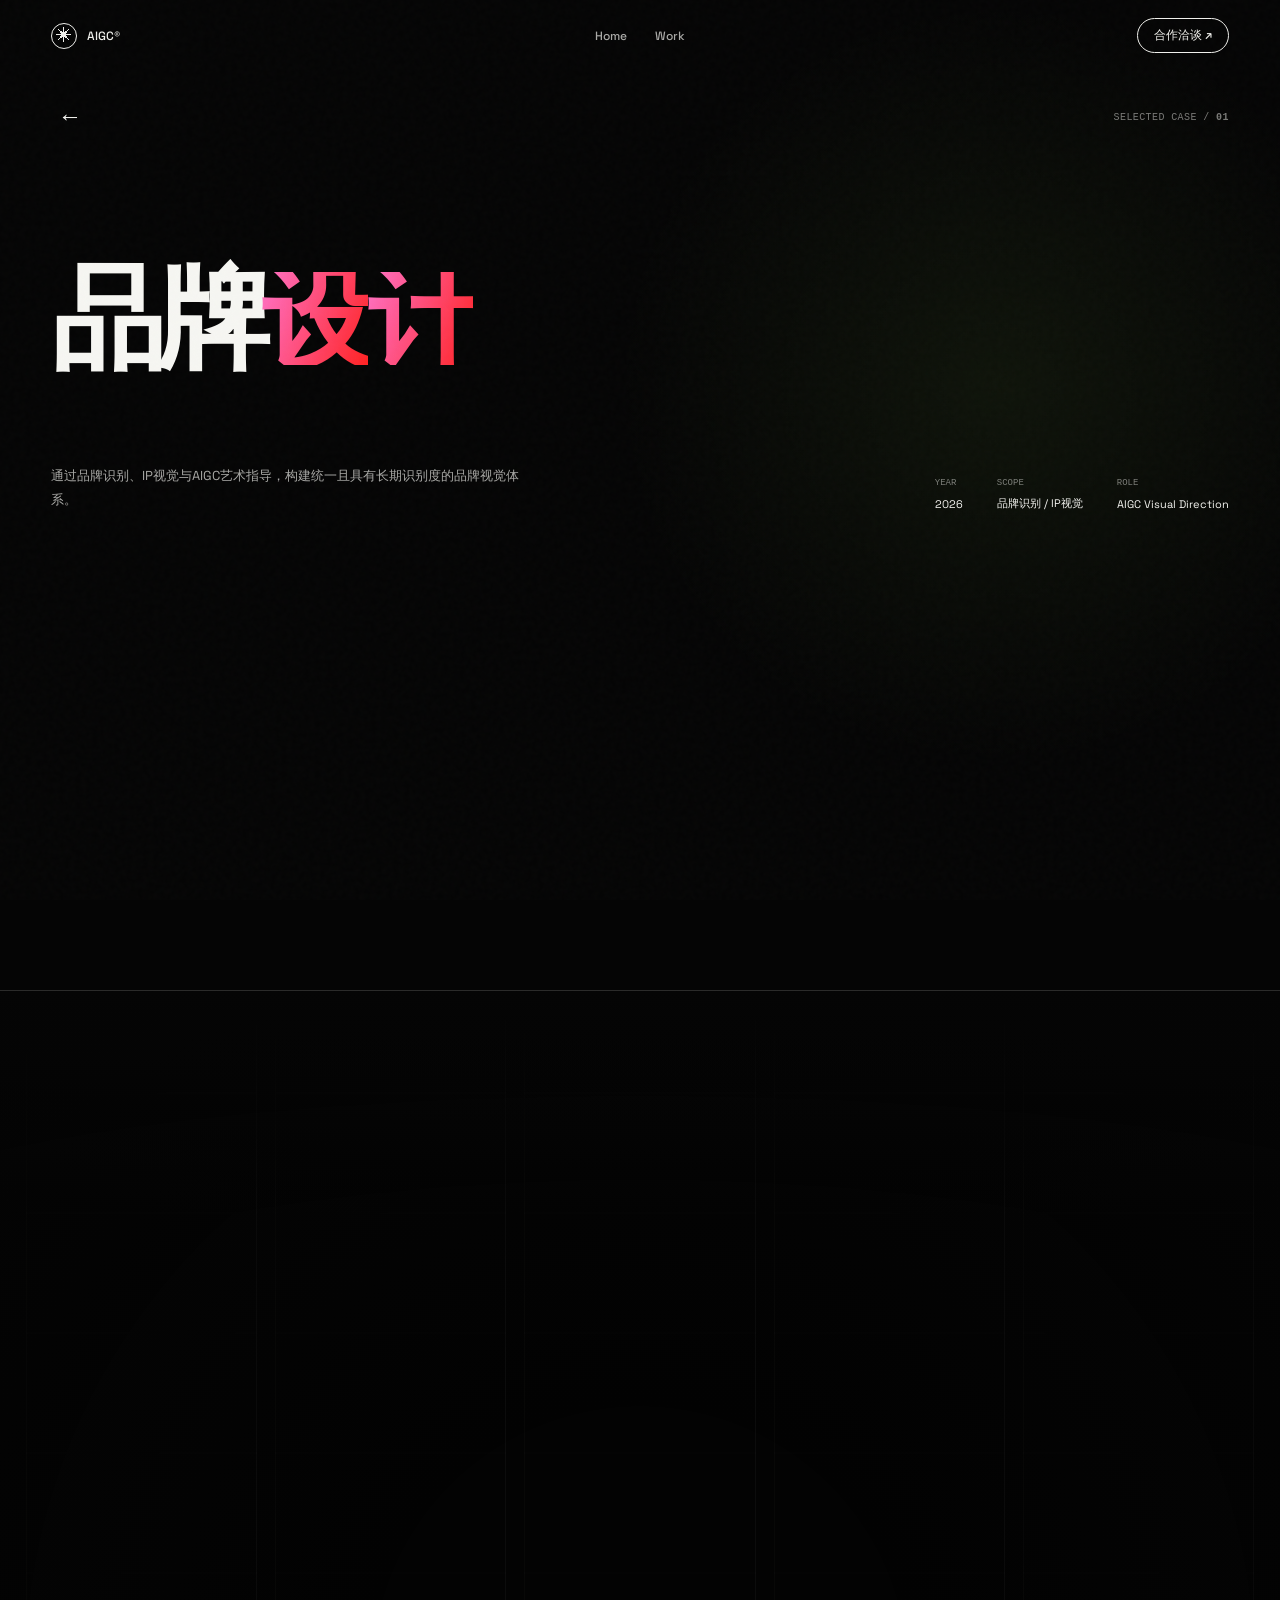
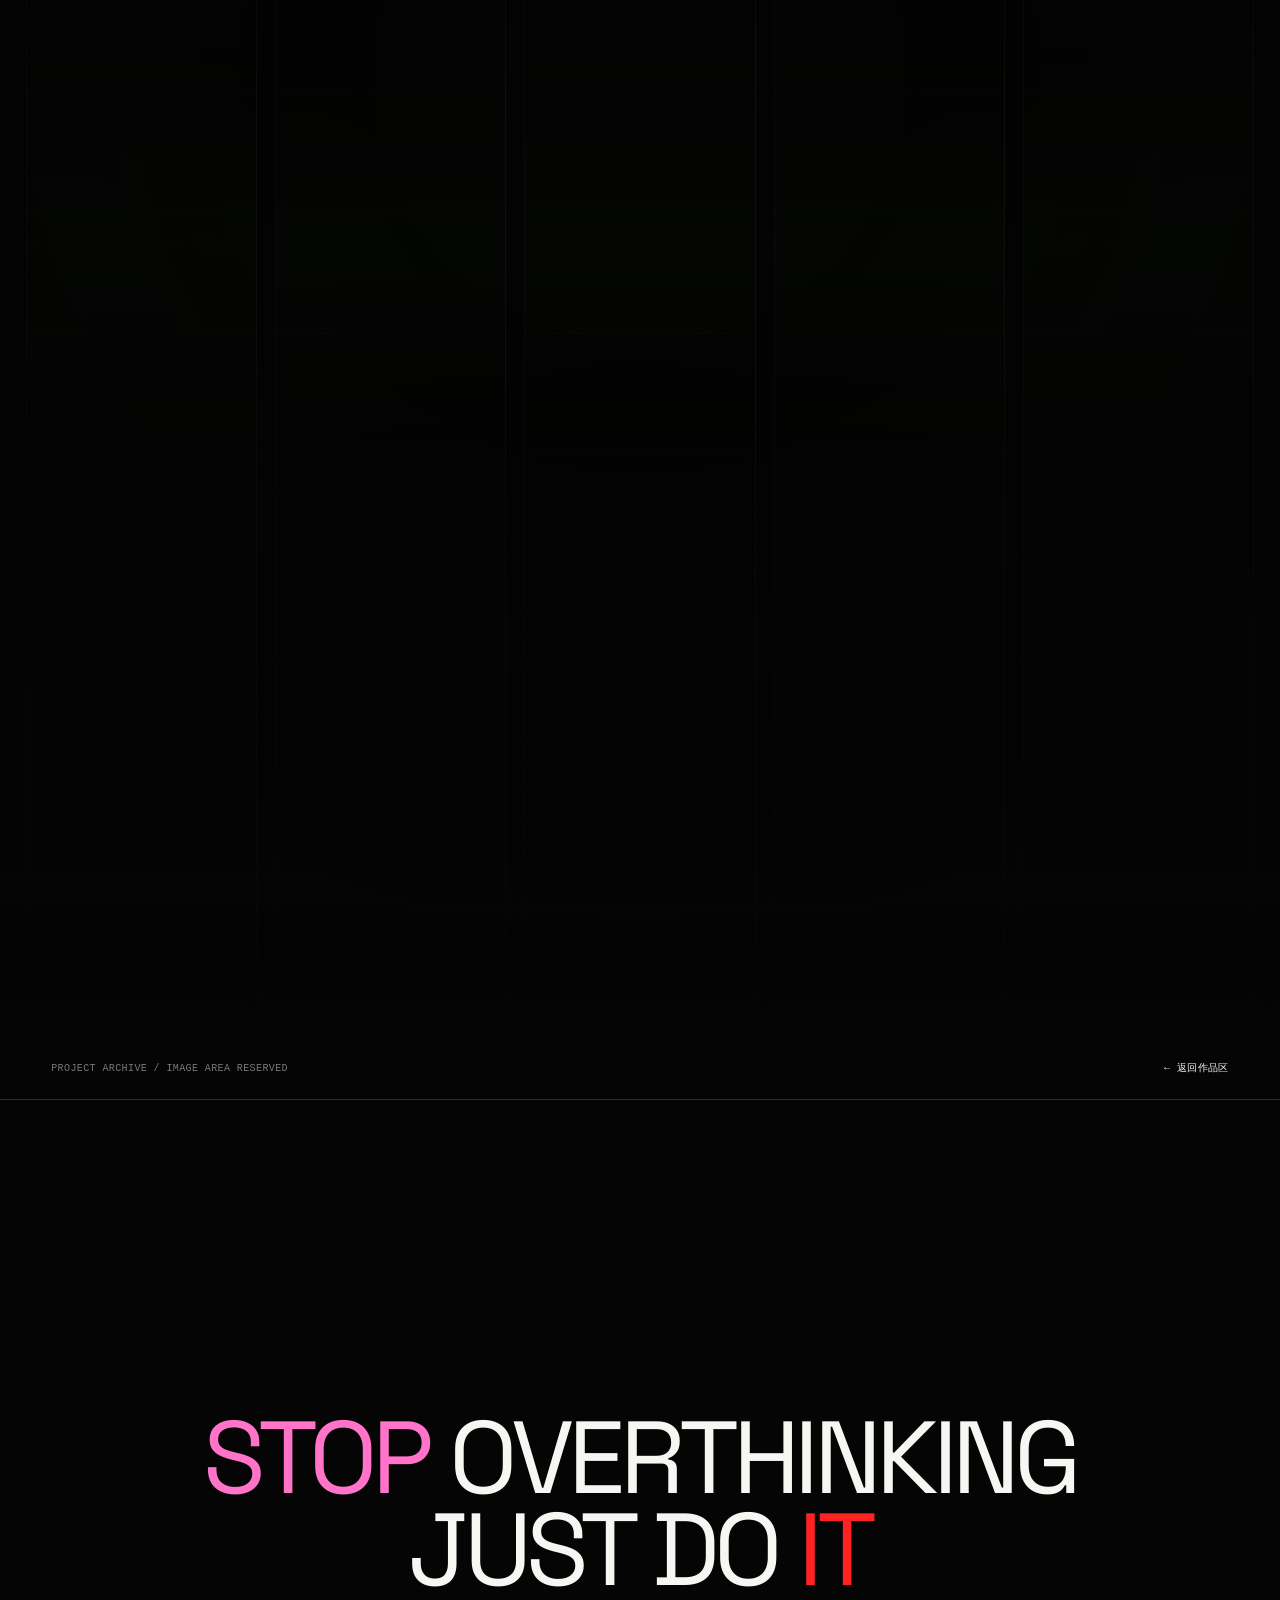
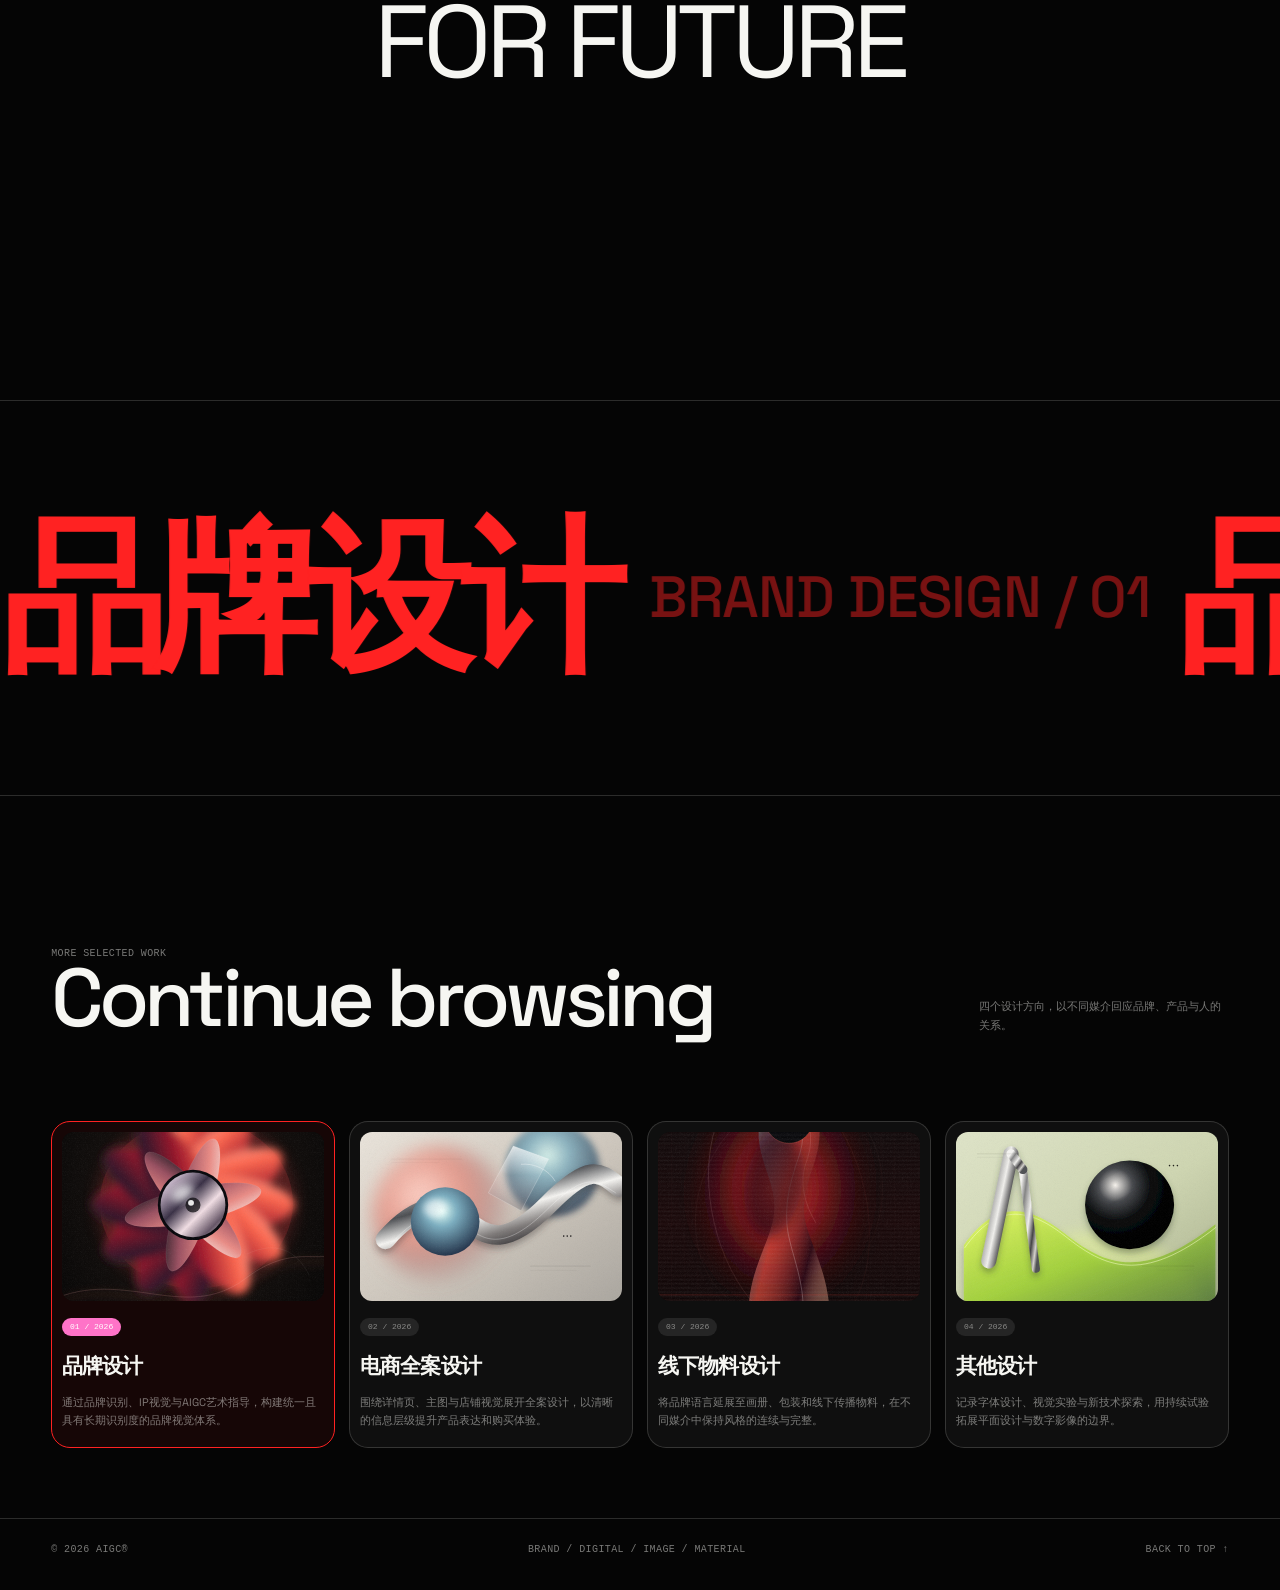
==== commit 272dc96f: "Scope title sheen and enlarge back control" ====
--- a/project-01.html
+++ b/project-01.html
@@ -5,7 +5,7 @@
     <meta name="viewport" content="width=device-width, initial-scale=1.0" />
     <meta name="description" content="AIGC 品牌设计案例：品牌识别、IP视觉与艺术指导。" />
     <title>品牌设计 | AIGC®</title>
-    <link rel="stylesheet" href="./case-study.css?v=20261121-case-comments" />
+    <link rel="stylesheet" href="./case-study.css?v=20261121-title-scope" />
     <link rel="stylesheet" href="./target-cursor.css?v=20261120" />
   </head>
   <body class="case-page" data-project-id="01">
@@ -84,6 +84,6 @@
     </footer>
 
     <script src="./target-cursor.js?v=20261120"></script>
-    <script src="./case-study.js?v=20261121-case-comments"></script>
+    <script src="./case-study.js?v=20261121-title-scope"></script>
   </body>
 </html>
--- a/case-study.css
+++ b/case-study.css
@@ -183,11 +183,11 @@
 
 .case-hero__back {
   display: inline-grid;
-  width: 24px;
-  height: 24px;
+  width: 38px;
+  height: 38px;
   place-items: center;
-  color: var(--case-muted);
-  font-size: 17px;
+  color: var(--case-text);
+  font-size: 24px;
   line-height: 1;
   transition: color 0.25s;
 }
@@ -227,13 +227,14 @@
 }
 
 .case-title__char:nth-last-child(-n + 2) {
+  position: relative;
   background: linear-gradient(110deg, var(--case-pink), var(--case-red));
   -webkit-background-clip: text;
   background-clip: text;
   color: transparent;
 }
 
-.case-title::after {
+.case-title__char:nth-last-child(-n + 2)::after {
   position: absolute;
   inset: 0;
   color: transparent;
@@ -249,12 +250,12 @@
     150% 0 / 250% 100% no-repeat;
   -webkit-background-clip: text;
   background-clip: text;
-  content: attr(data-title);
+  content: attr(data-char);
   opacity: 0;
   pointer-events: none;
 }
 
-.case-title.is-sheen::after {
+.case-title.is-sheen .case-title__char:nth-last-child(-n + 2)::after {
   animation: case-title-sheen 0.6s linear;
 }
 
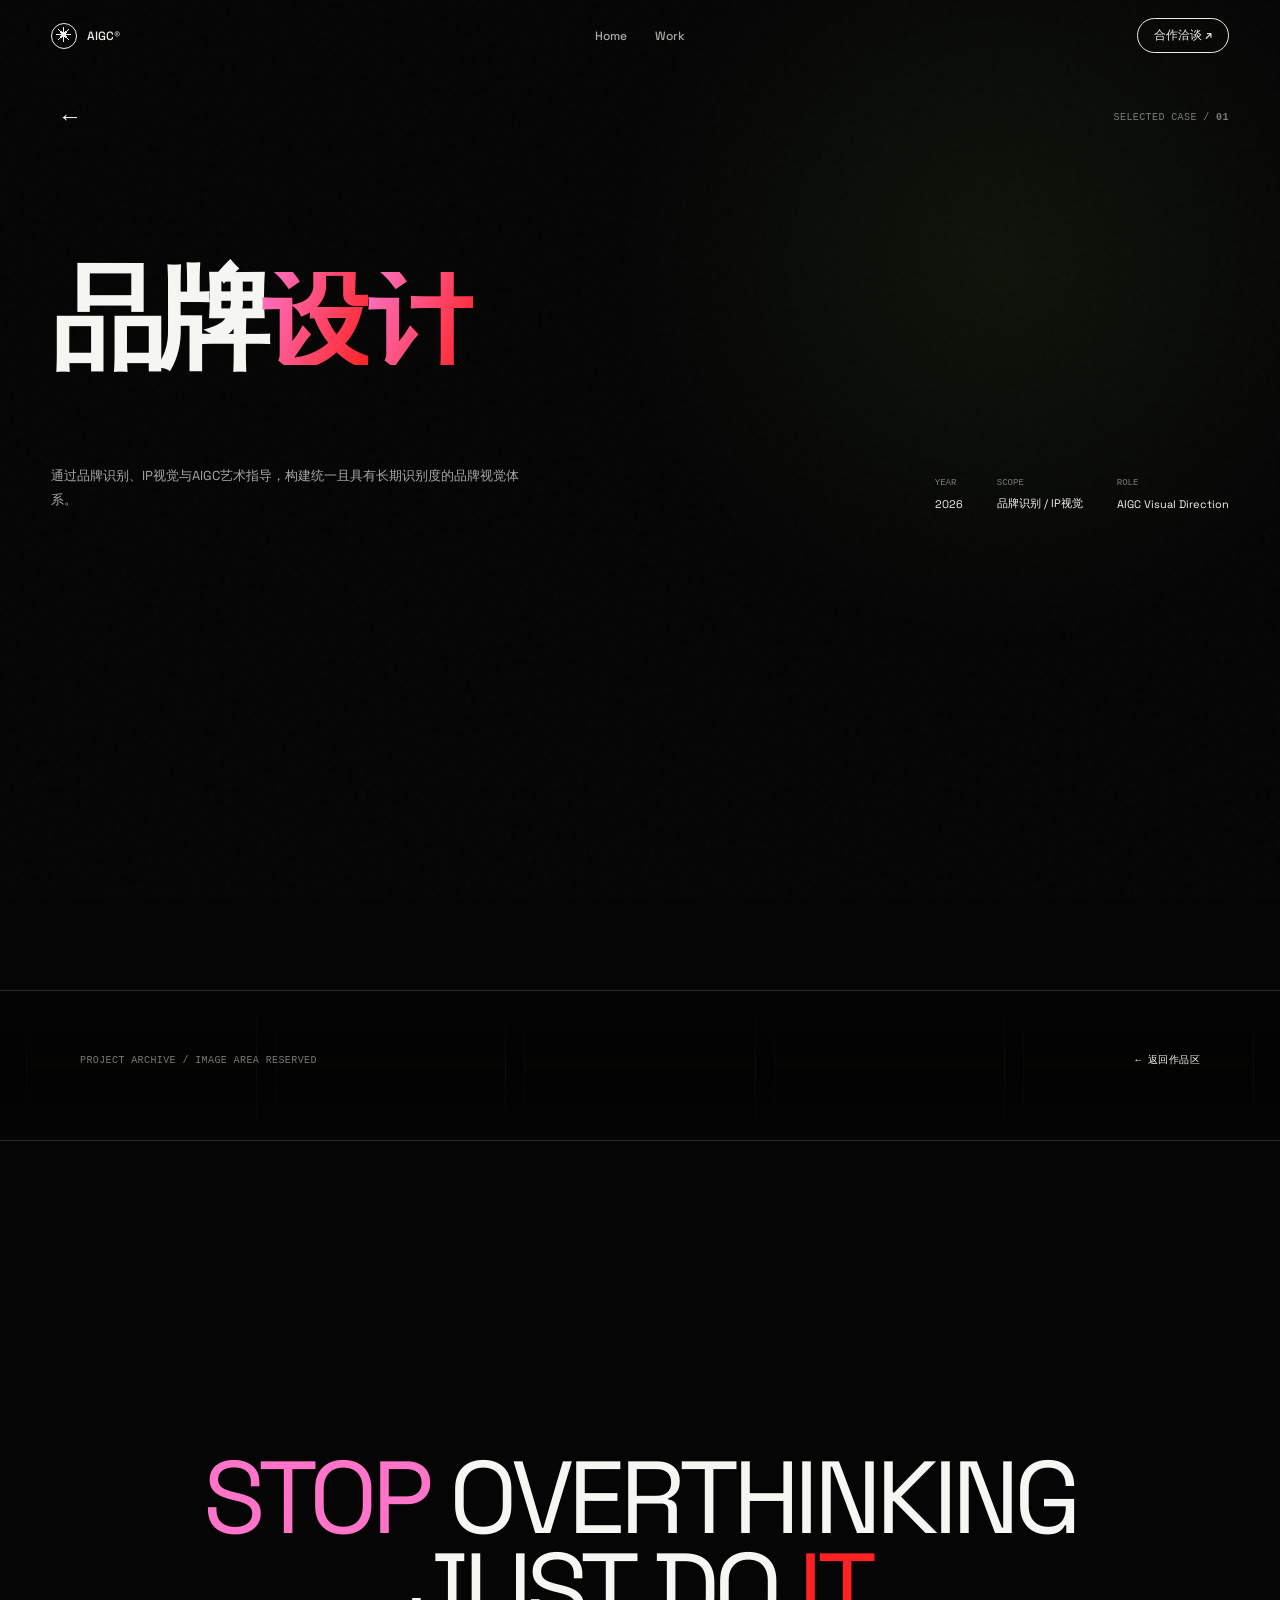
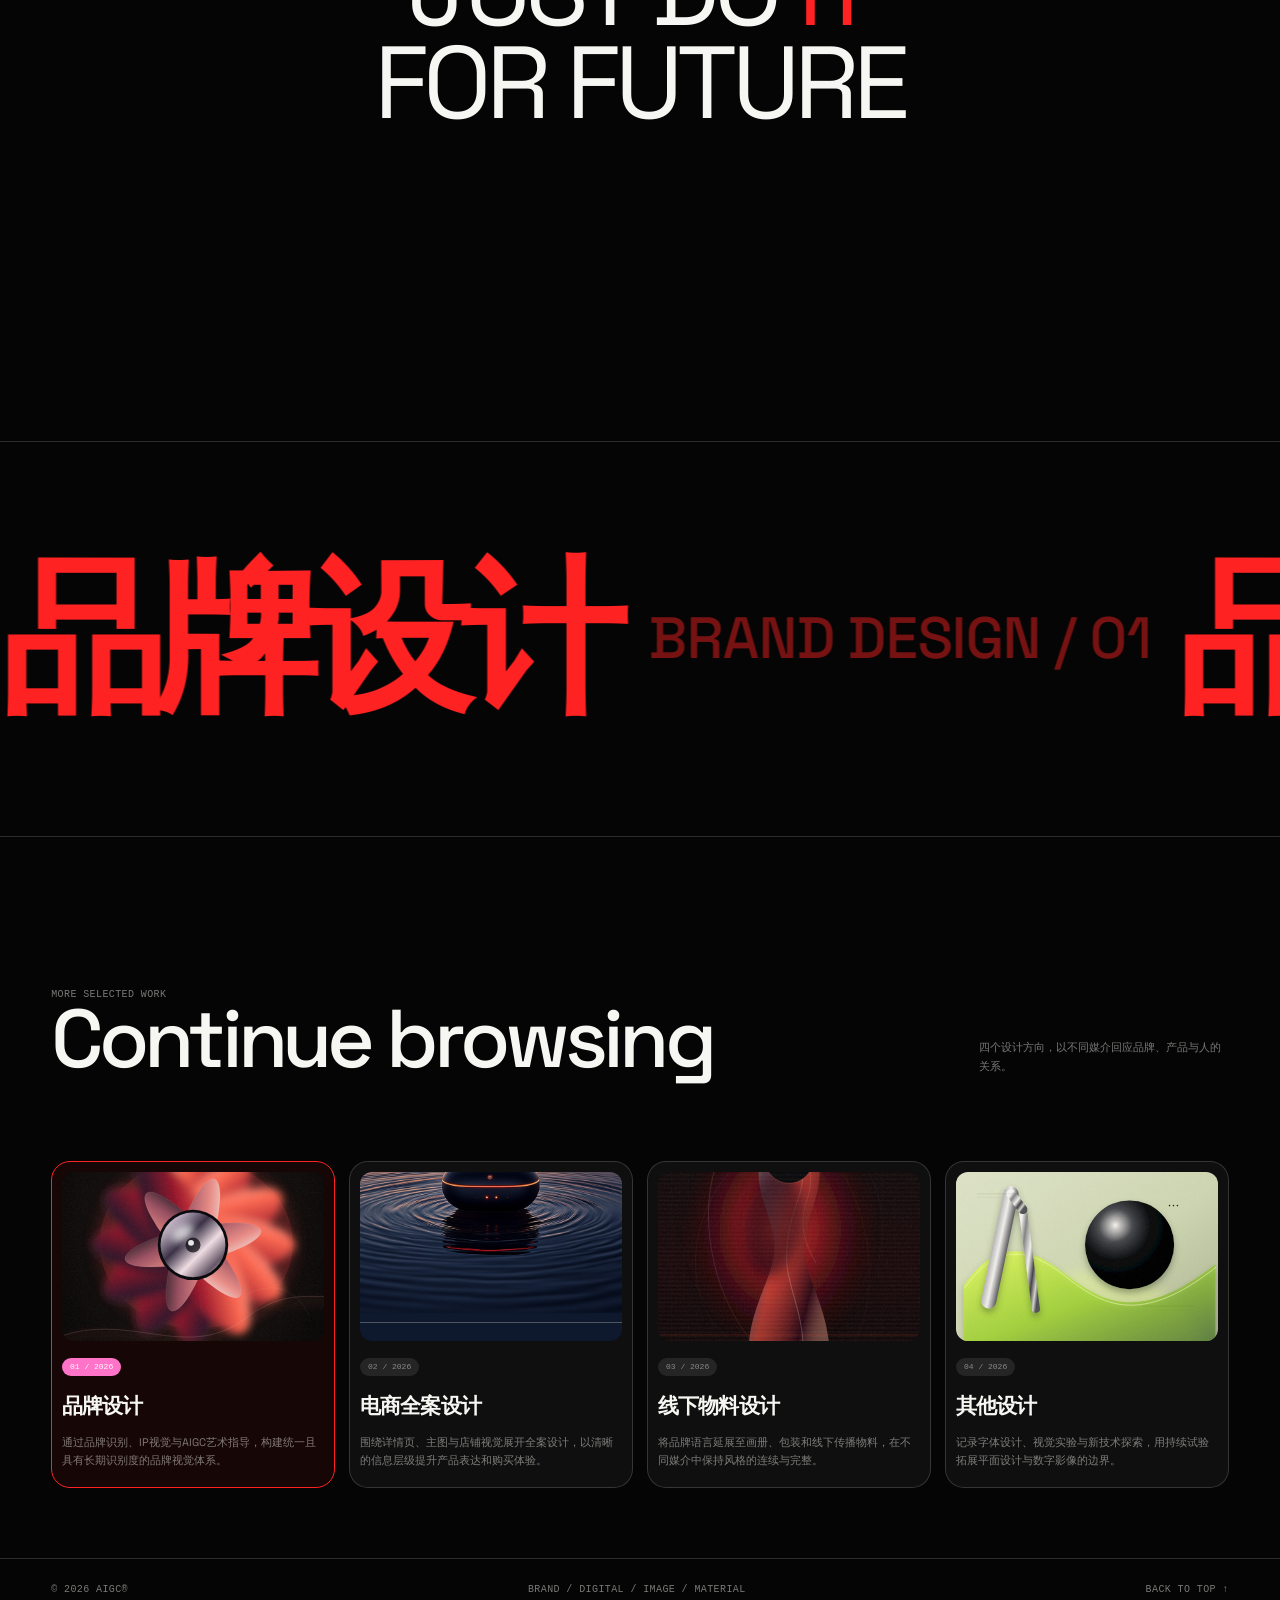
==== commit 7b79cec4: "Arrange project gallery in six-column grid" ====
--- a/project-01.html
+++ b/project-01.html
@@ -84,6 +84,6 @@
     </footer>
 
     <script src="./target-cursor.js?v=20261120"></script>
-    <script src="./case-study.js?v=20261121-title-scope"></script>
+    <script src="./case-study.js?v=20261122-project02-cover"></script>
   </body>
 </html>
--- a/case-study.css
+++ b/case-study.css
@@ -315,8 +315,8 @@
 
 .case-gallery {
   position: relative;
-  height: clamp(1420px, 190vh, 2000px);
   margin-top: clamp(80px, 10vh, 140px);
+  padding: clamp(52px, 7vh, 82px) var(--case-gutter) clamp(28px, 4vh, 48px);
   overflow: hidden;
   border-top: 1px solid var(--case-line);
   border-bottom: 1px solid var(--case-line);
@@ -358,19 +358,43 @@
 .case-gallery::after {
   position: absolute;
   inset: 0;
-  background:
-    radial-gradient(circle at 50% 40%, transparent 0 22%, rgba(5, 5, 5, 0.58) 72%),
-    linear-gradient(180deg, #050505 0, transparent 13%, transparent 86%, #050505 100%);
+  background: linear-gradient(180deg, #050505 0, transparent 80px, transparent calc(100% - 80px), #050505 100%);
   content: "";
   pointer-events: none;
 }
 
 .case-gallery__note {
-  position: absolute;
-  right: var(--case-gutter);
-  bottom: 24px;
-  left: var(--case-gutter);
+  position: relative;
   z-index: 2;
+  width: min(100%, 1120px);
+  margin: 0 auto clamp(28px, 4vh, 48px);
+}
+
+.case-gallery__stack {
+  position: relative;
+  z-index: 1;
+  width: min(100%, 1120px);
+  margin: 0 auto;
+}
+
+.case-gallery__stack--grid {
+  display: grid;
+  width: 100%;
+  grid-template-columns: repeat(6, minmax(0, 1fr));
+  align-items: start;
+  gap: clamp(8px, 1vw, 16px);
+}
+
+.case-gallery__figure {
+  width: 100%;
+  margin: 0;
+}
+
+.case-gallery__image {
+  width: 100%;
+  height: auto;
+  aspect-ratio: auto;
+  object-fit: contain;
 }
 
 .case-gallery__back {
@@ -648,11 +672,6 @@
     border-top: 1px solid var(--case-line);
   }
 
-  .case-gallery {
-    height: 160svh;
-    min-height: 1050px;
-  }
-
   .case-gallery__columns {
     grid-template-columns: repeat(3, minmax(0, 1fr));
   }
@@ -699,14 +718,19 @@
   }
 
   .case-gallery {
-    height: 150svh;
-    min-height: 980px;
     margin-top: 60px;
+    padding: 46px 0 28px;
+  }
+
+  .case-gallery__stack--grid {
+    width: auto;
+    margin-inline: var(--case-gutter);
   }
 
   .case-gallery__note {
     align-items: flex-start;
     flex-direction: column;
+    padding: 0 var(--case-gutter);
   }
 
   .case-statement {
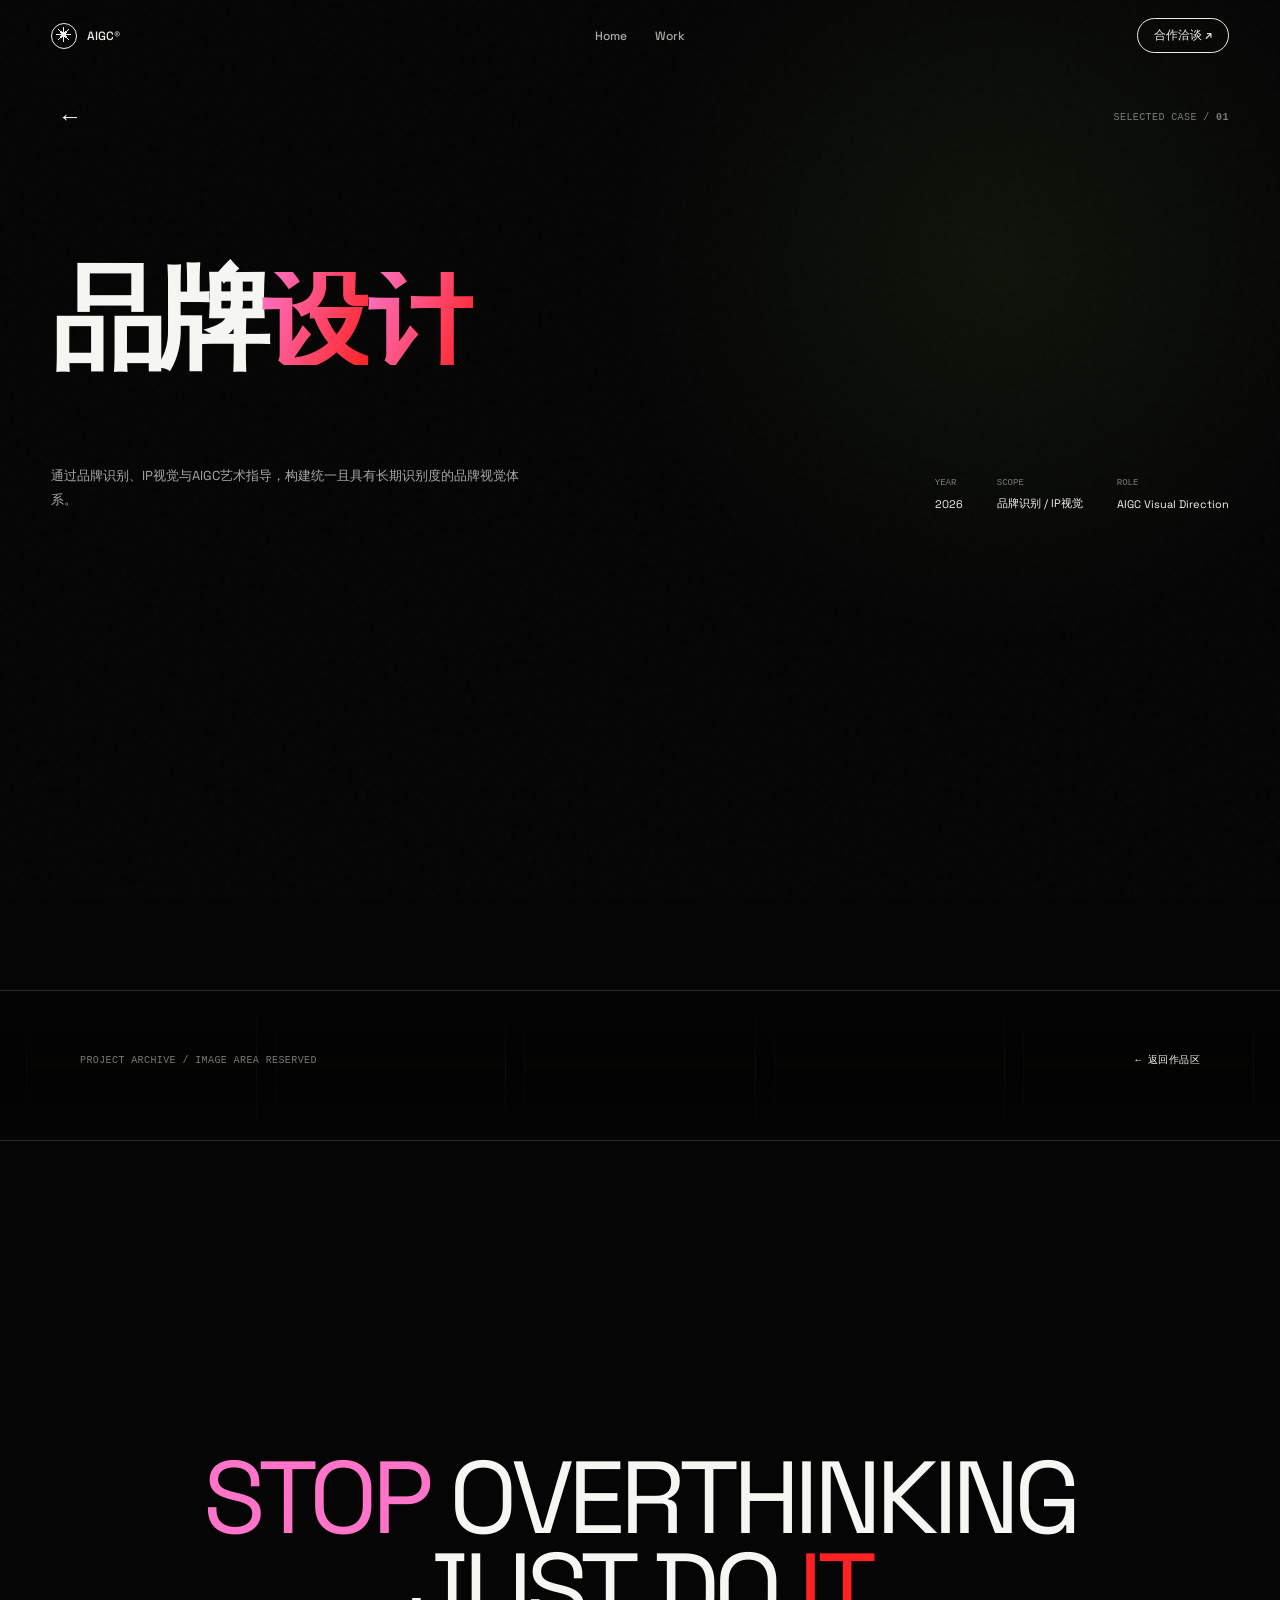
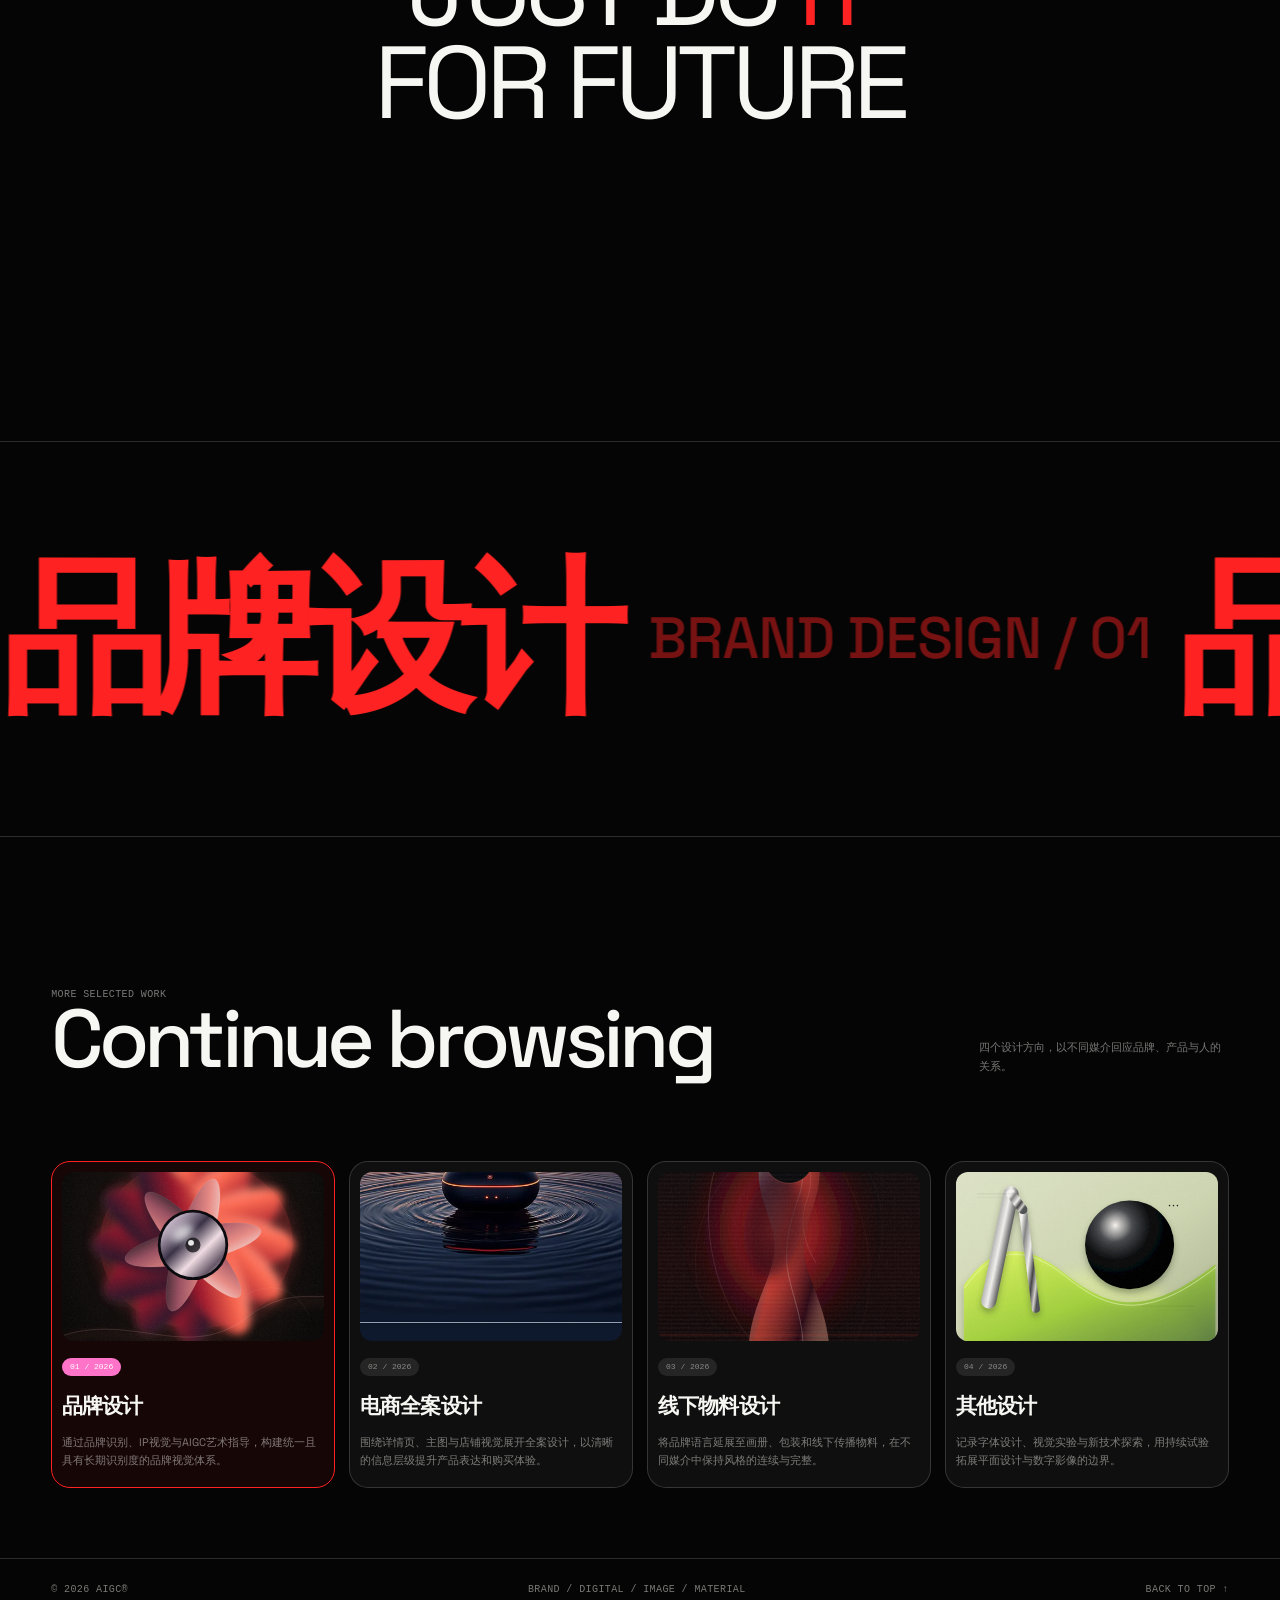
==== commit b41c6f29: "Optimize project gallery image delivery" ====
--- a/project-01.html
+++ b/project-01.html
@@ -84,6 +84,6 @@
     </footer>
 
     <script src="./target-cursor.js?v=20261120"></script>
-    <script src="./case-study.js?v=20261122-project02-cover"></script>
+    <script src="./case-study.js?v=20261122-gallery-webp"></script>
   </body>
 </html>
